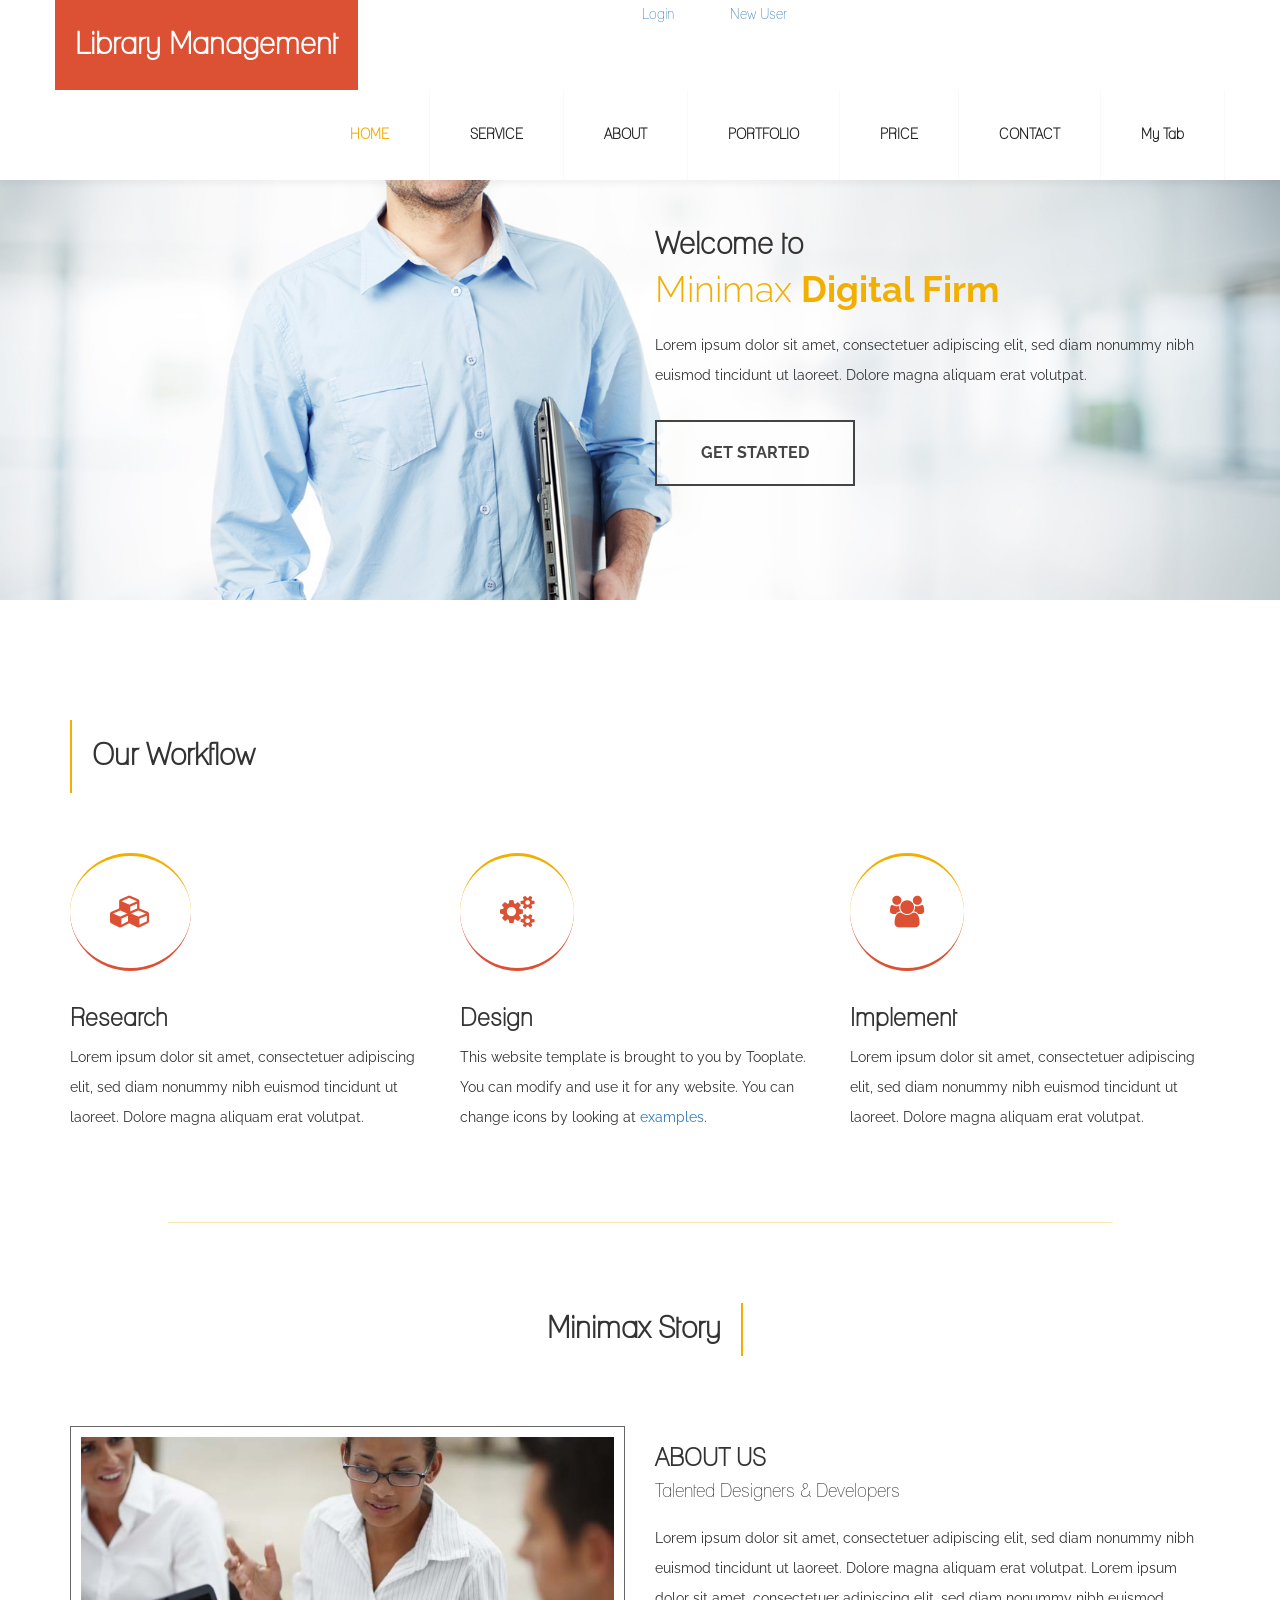
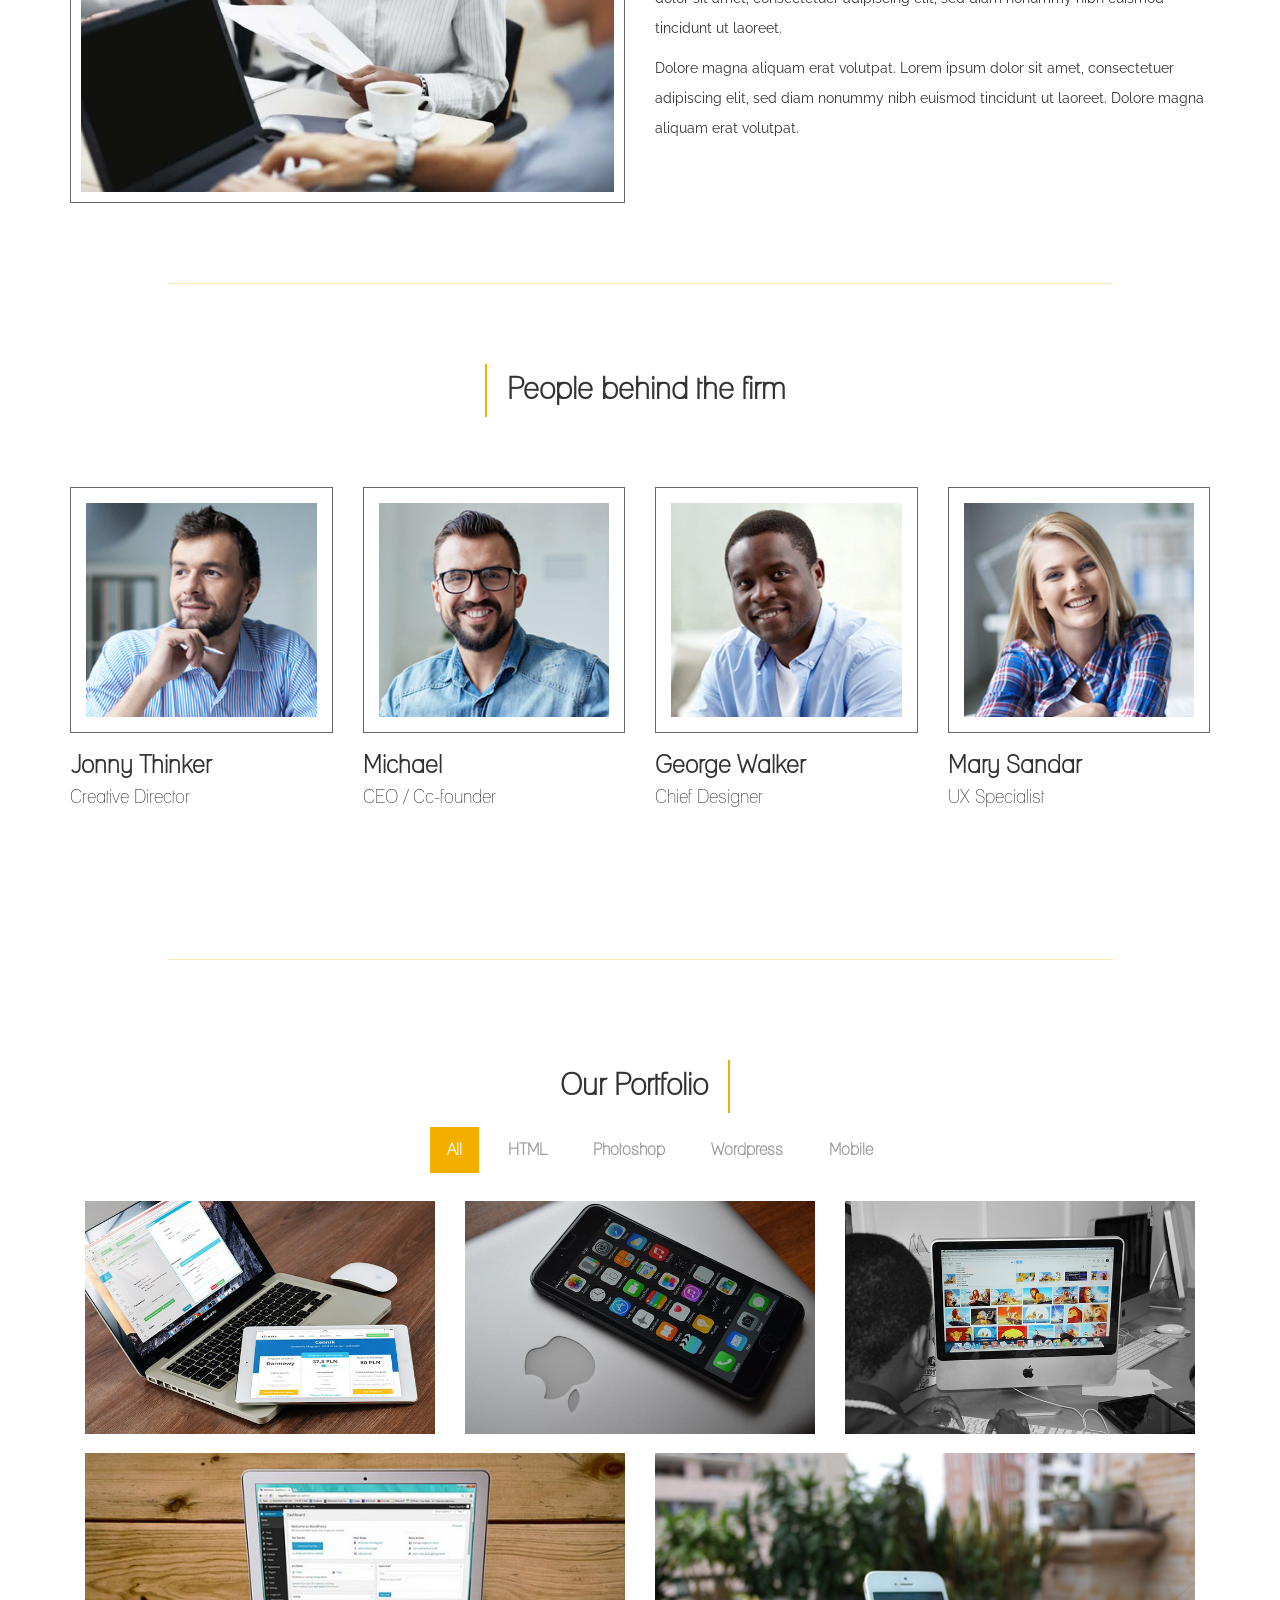
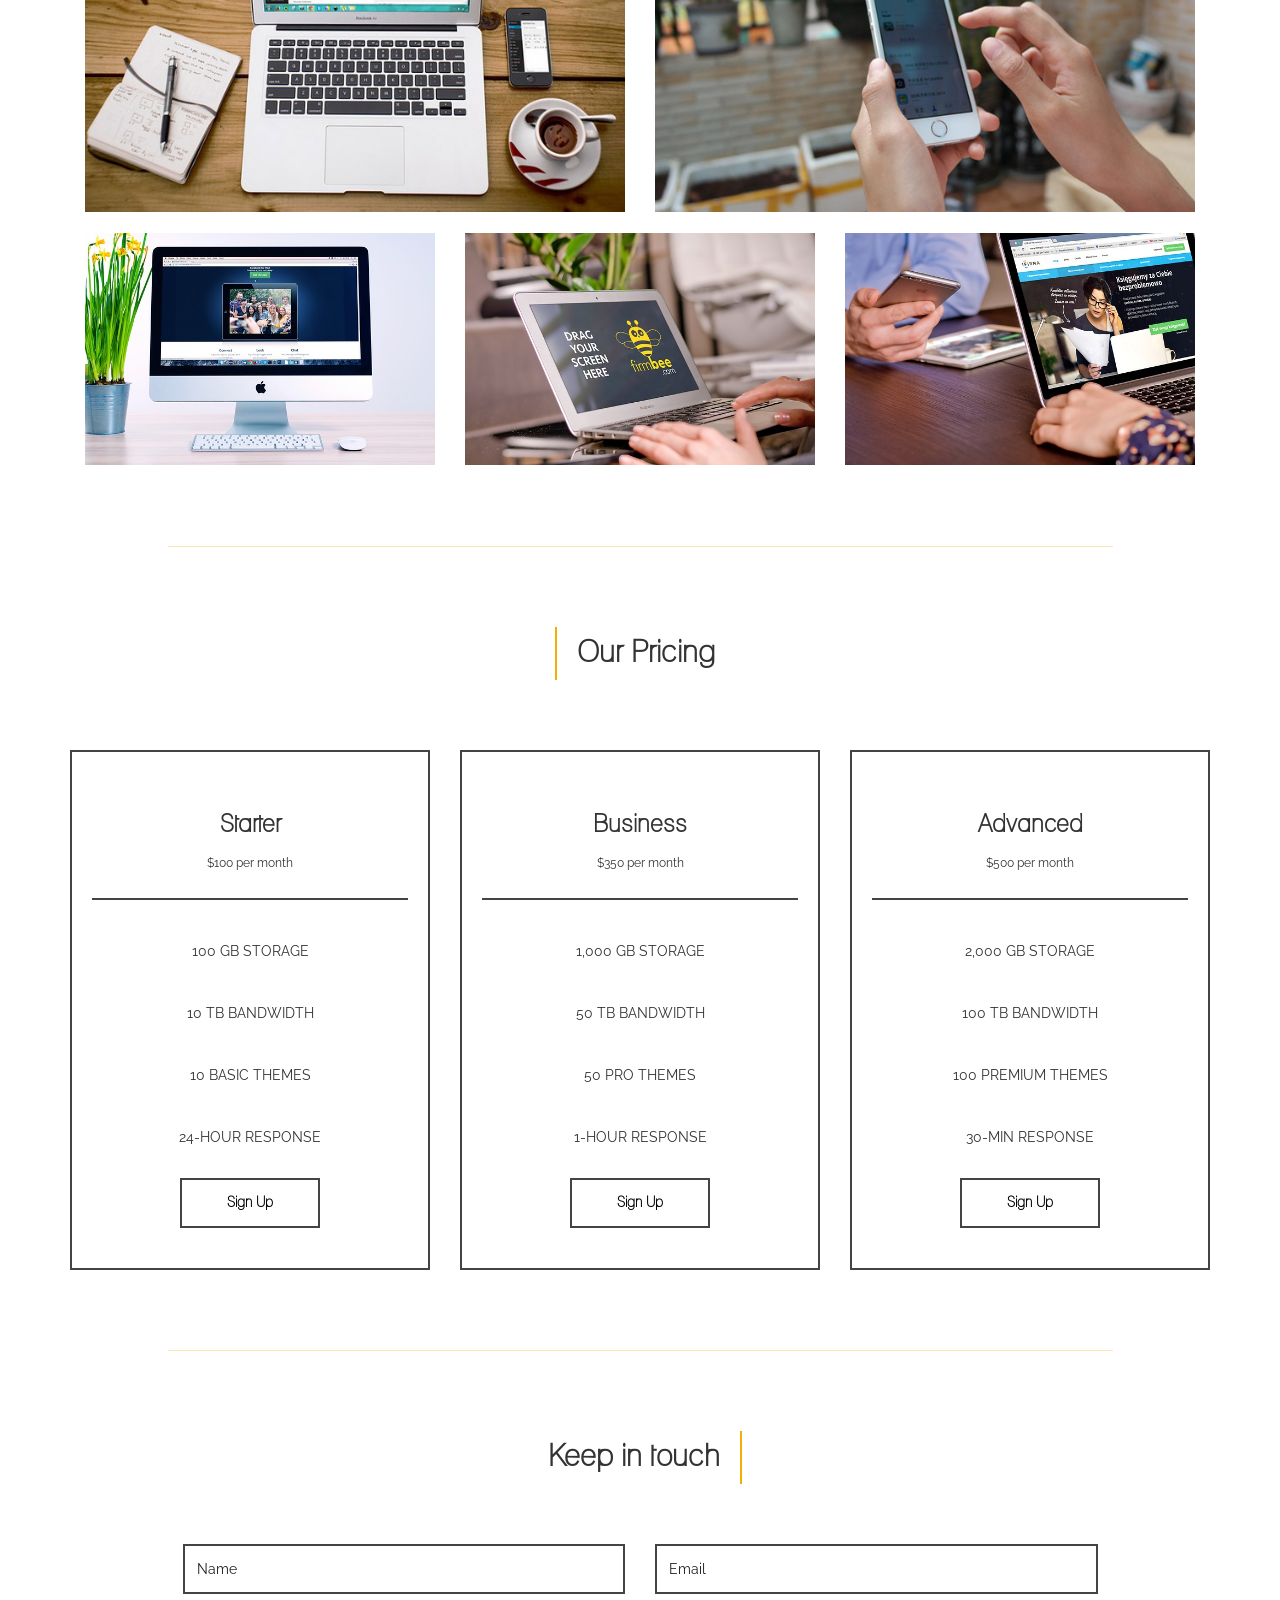
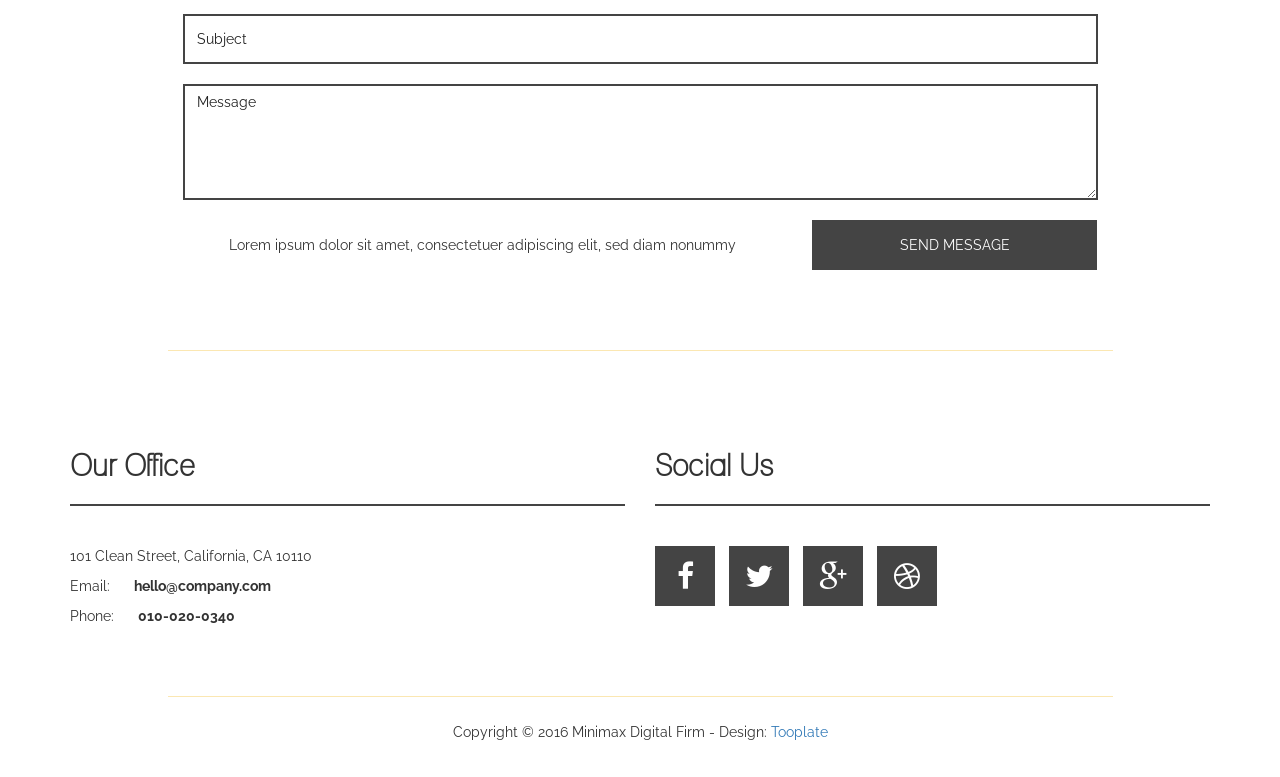
==== swapasya/src/main/webapp/index2.html @ b86440b2 "all changes" ====
<!DOCTYPE html>
<html lang="en">
<head>

	<meta charset="utf-8">
	<meta http-equiv="X-UA-Compatible" content="IE=Edge">
	<meta name="viewport" content="width=device-width, initial-scale=1">
	<meta name="keywords" content="">
	<meta name="description" content="">

	<title>Minimax HTML5 Free Template</title>
<!--

Template 2080 Minimax

http://www.tooplate.com/view/2080-minimax

-->
	<!-- stylesheet css -->
	<link rel="stylesheet" href="css/bootstrap.min.css">
	<link rel="stylesheet" href="css/font-awesome.min.css">
	<link rel="stylesheet" href="css/nivo-lightbox.css">
	<link rel="stylesheet" href="css/nivo_themes/default/default.css">
	<link rel="stylesheet" href="css/style.css">
	<!-- google web font css -->
	<link href='http://fonts.googleapis.com/css?family=Raleway:400,300,600,700' rel='stylesheet' type='text/css'>

</head>
<body data-spy="scroll" data-target=".navbar-collapse">
	
<!-- navigation -->
<div class="navbar navbar-default navbar-fixed-top" role="navigation">
	<div class="container">
		<div class="navbar-header">
			<button class="navbar-toggle" data-toggle="collapse" data-target=".navbar-collapse">
				<span class="icon icon-bar"></span>
				<span class="icon icon-bar"></span>
				<span class="icon icon-bar"></span>
			</button>
			<a href="#home" class="navbar-brand smoothScroll">Library Management</a>&nbsp;&nbsp;&nbsp;&nbsp;&nbsp;&nbsp;&nbsp;&nbsp;&nbsp;&nbsp;&nbsp;&nbsp;&nbsp;&nbsp;&nbsp;&nbsp;&nbsp;&nbsp;&nbsp;&nbsp;
			&nbsp;&nbsp;&nbsp;&nbsp;&nbsp;&nbsp;&nbsp;&nbsp;&nbsp;&nbsp;&nbsp;&nbsp;&nbsp;&nbsp;&nbsp;&nbsp;&nbsp;&nbsp;&nbsp;&nbsp;<a href="Login.jsp">Login</a>&nbsp;&nbsp;&nbsp;&nbsp;&nbsp;&nbsp;&nbsp;&nbsp;<a href="Register.jsp">New User</a>
		</div>
		<div class="collapse navbar-collapse">
			<ul class="nav navbar-nav navbar-right">
				<li><a href="#home" class="smoothScroll">HOME</a></li>
				<li><a href="#service" class="smoothScroll">SERVICE</a></li>
				<li><a href="#about" class="smoothScroll">ABOUT</a></li>
				<li><a href="#portfolio" class="smoothScroll">PORTFOLIO</a></li>
				<li><a href="#pricing" class="smoothScroll">PRICE</a></li>
				<li><a href="#contact" class="smoothScroll">CONTACT</a></li>
<li><a href="#contact" class="smoothScroll">My Tab</a></li>
			</ul>
		</div>
	</div>
</div>		

<!-- home section -->
<div id="home">
	<div class="container">
		<div class="row">
			<div class="col-md-offset-6 col-md-6 col-sm-offset-6 col-sm-6">
				<h2>Welcome to</h2>
				<h1>Minimax <strong>Digital Firm</strong></h1>
				<p>Lorem ipsum dolor sit amet, consectetuer adipiscing elit, sed diam nonummy nibh euismod tincidunt ut laoreet. Dolore magna aliquam erat volutpat.</p>
				<a href="#service" class="btn btn-default smoothScroll">GET STARTED</a>
			</div>
		</div>
	</div>
</div>

<!-- service section -->
<div id="service">
	<div class="container">
		<div class="row">
			<div class="col-md-12 col-sm-12">
				<h2>Our Workflow</h2>
			</div>
			<div class="col-md-4 col-sm-4">
				<i class="fa fa-cubes"></i>
				<h3>Research</h3>
				<p>Lorem ipsum dolor sit amet, consectetuer adipiscing elit, sed diam nonummy nibh euismod tincidunt ut laoreet. Dolore magna aliquam erat volutpat.</p>
			</div>
			<div class="col-md-4 col-sm-4">
				<i class="fa fa-cogs"></i>
				<h3>Design</h3>
				<p>This website template is brought to you by Tooplate. You can modify and use it for any website. You can change icons by looking at <a rel="nofollow" href="http://fortawesome.github.io/Font-Awesome/examples/" target="_parent">examples</a>.</p>
			</div>
			<div class="col-md-4 col-sm-4">
				<i class="fa fa-group"></i>
				<h3>Implement</h3>
				<p>Lorem ipsum dolor sit amet, consectetuer adipiscing elit, sed diam nonummy nibh euismod tincidunt ut laoreet. Dolore magna aliquam erat volutpat.</p>
			</div>
		</div>
	</div>
</div>

<!-- divider section -->
<div class="container">
	<div class="row">
		<div class="col-md-1 col-sm-1"></div>
		<div class="col-md-10 col-sm-10">
			<hr>
		</div>
		<div class="col-md-1 col-sm-1"></div>
	</div>
</div>

<!-- about section -->
<div id="about">
	<div class="container">
		<div class="row">
			<div class="col-md-12 col-sm-12">
				<h2>Minimax Story</h2>
			</div>
			<div class="col-md-6 col-sm-6">
				<img src="images/about-img.jpg" class="img-responsive" alt="about img">
			</div>
			<div class="col-md-6 col-sm-6">
				<h3>ABOUT US</h3>
				<h4>Talented Designers &amp; Developers</h4>
				<p>Lorem ipsum dolor sit amet, consectetuer adipiscing elit, sed diam nonummy nibh euismod tincidunt ut laoreet. Dolore magna aliquam erat volutpat. Lorem ipsum dolor sit amet, consectetuer adipiscing elit, sed diam nonummy nibh euismod tincidunt ut laoreet.</p>
				<p>Dolore magna aliquam erat volutpat. Lorem ipsum dolor sit amet, consectetuer adipiscing elit, sed diam nonummy nibh euismod tincidunt ut laoreet. Dolore magna aliquam erat volutpat.</p>
			</div>
		</div>
	</div>
</div>

<!-- divider section -->
<div class="container">
	<div class="row">
		<div class="col-md-1 col-sm-1"></div>
		<div class="col-md-10 col-sm-10">
			<hr>
		</div>
		<div class="col-md-1 col-sm-1"></div>
	</div>
</div>

<!-- team section -->
<div id="team">
	<div class="container">
		<div class="row">
			<div class="col-md-12 col-sm-12">
				<h2>People behind the firm</h2>
			</div>
			<div class="col-md-3 col-sm-6">
				<img src="images/team1.jpg" class="img-responsive" alt="team img">
				<h3>Jonny Thinker</h3>
				<h4>Creative Director</h4>
			</div>
			<div class="col-md-3 col-sm-6">
				<img src="images/team2.jpg" class="img-responsive" alt="team img">
				<h3>Michael</h3>
				<h4>CEO / Cc-founder</h4>
			</div>
			<div class="col-md-3 col-sm-6">
				<img src="images/team3.jpg" class="img-responsive" alt="team img">
				<h3>George Walker</h3>
				<h4>Chief Designer</h4>
			</div>
			<div class="col-md-3 col-sm-6">
				<img src="images/team4.jpg" class="img-responsive" alt="team img">
				<h3>Mary Sandar</h3>
				<h4>UX Specialist</h4>
			</div>
		</div>
	</div>
</div>

<!-- divider section -->
<div class="container">
	<div class="row">
		<div class="col-md-1 col-sm-1"></div>
		<div class="col-md-10 col-sm-10">
			<hr>
		</div>
		<div class="col-md-1 col-sm-1"></div>
	</div>
</div>

<!-- portfolio section -->
<div id="portfolio">
	<div class="container">
		<div class="row">
			<div class="col-md-12 col-sm-12">
				<div class="title">
					<h2>Our Portfolio</h2>
				</div>
				<!-- ISO section -->
				<div class="iso-section">
					<ul class="filter-wrapper clearfix">
                   		 <li><a href="#" data-filter="*" class="selected opc-main-bg">All</a></li>
                   		 <li><a href="#" class="opc-main-bg" data-filter=".html">HTML</a></li>
                   		 <li><a href="#" class="opc-main-bg" data-filter=".photoshop">Photoshop</a></li>
                    	 <li><a href="#" class="opc-main-bg" data-filter=".wordpress">Wordpress</a></li>
                    	 <li><a href="#" class="opc-main-bg" data-filter=".mobile">Mobile</a></li>
               		</ul>
               		<div class="iso-box-section">
               			<div class="iso-box-wrapper col4-iso-box">

               				<div class="iso-box html photoshop wordpress mobile col-md-4 col-sm-6 col-xs-12">
               				 	<a href="images/portfolio-img1.jpg" data-lightbox-gallery="portfolio-gallery"><img src="images/portfolio-img1.jpg" alt="portfolio img"></a>
               				 </div>

               				 <div class="iso-box html wordpress mobile col-md-4 col-sm-6 col-xs-12">
               				 	<a href="images/portfolio-img2.jpg" data-lightbox-gallery="portfolio-gallery"><img src="images/portfolio-img2.jpg" alt="portfolio img"></a>
               				 </div>

               				 <div class="iso-box wordpress col-md-4 col-sm-6 col-xs-12">
               				 	<a href="images/portfolio-img3.jpg" data-lightbox-gallery="portfolio-gallery"><img src="images/portfolio-img3.jpg" alt="portfolio img"></a>
               				 </div>

               				 <div class="iso-box html mobile col-md-6 col-sm-6 col-xs-12">
               				 	<a href="images/portfolio-img4.jpg" data-lightbox-gallery="portfolio-gallery"><img src="images/portfolio-img4.jpg" alt="portfolio img"></a>
               				 </div>

               				 <div class="iso-box wordpress col-md-6 col-sm-6 col-xs-12">
               				 	<a href="images/portfolio-img5.jpg" data-lightbox-gallery="portfolio-gallery"><img src="images/portfolio-img5.jpg" alt="portfolio img"></a>
               				 </div>

               				 <div class="iso-box html photoshop col-md-4 col-sm-6 col-xs-12">
               				 	<a href="images/portfolio-img6.jpg" data-lightbox-gallery="portfolio-gallery"><img src="images/portfolio-img6.jpg" alt="portfolio img"></a>
               				 </div>

               				 <div class="iso-box photoshop col-md-4 col-sm-6 col-xs-12">
               				 	<a href="images/portfolio-img7.jpg" data-lightbox-gallery="portfolio-gallery"><img src="images/portfolio-img7.jpg" alt="portfolio img"></a>
               				 </div>

               				 <div class="iso-box wordpress col-md-4 col-sm-6 col-xs-12">
               				 	<a href="images/portfolio-img8.jpg" data-lightbox-gallery="portfolio-gallery"><img src="images/portfolio-img8.jpg" alt="portfolio img"></a>
               				 </div>

               			</div>
               		</div>

				</div>
			</div>
		</div>
	</div>
</div>		

<!-- divider section -->
<div class="container">
	<div class="row">
		<div class="col-md-1 col-sm-1"></div>
		<div class="col-md-10 col-sm-10">
			<hr>
		</div>
		<div class="col-md-1 col-sm-1"></div>
	</div>
</div>

<!-- pricing section -->
<div id="pricing">
	<div class="container">
		<div class="row">
			<div class="col-md-12 col-sm-12">
				<h2>Our Pricing</h2>
			</div>
			<div class="col-md-4 col-sm-6 col-xs-10">
				<div class="plan">
					<div class="plan-title">
						<h3>Starter</h3>
						<small>$100 per month</small>
					</div>
					<ul>
						<li>100 GB STORAGE</li>
						<li>10 TB BANDWIDTH</li>
						<li>10 BASIC THEMES</li>
						<li>24-HOUR RESPONSE</li>
					</ul>
					<button class="btn btn-warning">Sign Up</button>
				</div>
			</div>
			<div class="col-md-4 col-sm-6 col-xs-10">
				<div class="plan">
					<div class="plan-title">
						<h3>Business</h3>
						<small>$350 per month</small>
					</div>
					<ul>
						<li>1,000 GB STORAGE</li>
						<li>50 TB BANDWIDTH</li>
						<li>50 PRO THEMES</li>
						<li>1-HOUR RESPONSE</li>
					</ul>
					<button class="btn btn-warning">Sign Up</button>
				</div>
			</div>
			<div class="col-md-4 col-sm-6 col-xs-10">
				<div class="plan">
					<div class="plan-title">
						<h3>Advanced</h3>
						<small>$500 per month</small>
					</div>
					<ul>
						<li>2,000 GB STORAGE</li>
						<li>100 TB BANDWIDTH</li>
						<li>100 PREMIUM THEMES</li>
						<li>30-MIN RESPONSE</li>
					</ul>
					<button class="btn btn-warning">Sign Up</button>
				</div>
			</div>
		</div>
	</div>
</div>

<!-- divider section -->
<div class="container">
	<div class="row">
		<div class="col-md-1 col-sm-1"></div>
		<div class="col-md-10 col-sm-10">
			<hr>
		</div>
		<div class="col-md-1 col-sm-1"></div>
	</div>
</div>

<!-- contact section -->
<div id="contact">
	<div class="container">
		<div class="row">
			<div class="col-md-12 col-sm-12">
				<h2>Keep in touch</h2>
			</div>
			<form action="#" method="post" role="form">
				<div class="col-md-1 col-sm-1"></div>
				<div class="col-md-10 col-sm-10">
					<div class="col-md-6 col-sm-6">
						<input name="name" type="text" class="form-control" id="name" placeholder="Name">
				  	</div>
					<div class="col-md-6 col-sm-6">
						<input name="email" type="email" class="form-control" id="email" placeholder="Email">
				  	</div>
                    <div class="col-md-12 col-sm-12">
						<input name="subject" type="text" class="form-control" id="subject" placeholder="Subject">
	    	  	  	</div>
					<div class="col-md-12 col-sm-12">
						<textarea name="message" rows="5" class="form-control" id="message" placeholder="Message"></textarea>
					</div>
					<div class="col-md-8 col-sm-8">
						<p>Lorem ipsum dolor sit amet, consectetuer adipiscing elit, sed diam nonummy</p>
					</div>
					<div class="col-md-4 col-sm-4">
						<input name="submit" type="submit" class="form-control" id="submit" value="SEND MESSAGE">
					</div>
				</div>
				<div class="col-md-1 col-sm-1"></div>
			</form>
		</div>
	</div>
</div>

<!-- divider section -->
<div class="container">
	<div class="row">
		<div class="col-md-1 col-sm-1"></div>
		<div class="col-md-10 col-sm-10">
			<hr>
		</div>
		<div class="col-md-1 col-sm-1"></div>
	</div>
</div>

<!-- footer section -->
<footer>
	<div class="container">
		<div class="row">
			<div class="col-md-6 col-sm-6">
				<h2>Our Office</h2>
				<p>101 Clean Street, California, CA 10110</p>
				<p>Email: <span>hello@company.com</span></p>
				<p>Phone: <span>010-020-0340</span></p>
			</div>
			<div class="col-md-6 col-sm-6">
				<h2>Social Us</h2>
				<ul class="social-icons">
					<li><a href="#" class="fa fa-facebook"></a></li>
					<li><a href="#" class="fa fa-twitter"></a></li>
                    <li><a href="#" class="fa fa-google-plus"></a></li>
					<li><a href="#" class="fa fa-dribbble"></a></li>
				</ul>
			</div>
		</div>
	</div>
</footer>

<!-- divider section -->
<div class="container">
	<div class="row">
		<div class="col-md-1 col-sm-1"></div>
		<div class="col-md-10 col-sm-10">
			<hr>
		</div>
		<div class="col-md-1 col-sm-1"></div>
	</div>
</div>

<!-- copyright section -->
<div class="copyright">
	<div class="container">
		<div class="row">
			<div class="col-md-12 col-sm-12">
				<p>Copyright &copy; 2016 Minimax Digital Firm 
                
                - Design: <a rel="nofollow" href="http://www.tooplate.com" target="_parent">Tooplate</a></p>
			</div>
		</div>
	</div>
</div>

<!-- scrolltop section -->
<a href="#top" class="go-top"><i class="fa fa-angle-up"></i></a>


<!-- javascript js -->	
<script src="js/jquery.js"></script>
<script src="js/bootstrap.min.js"></script>	
<script src="js/nivo-lightbox.min.js"></script>
<script src="js/smoothscroll.js"></script>
<script src="js/jquery.nav.js"></script>
<script src="js/isotope.js"></script>
<script src="js/imagesloaded.min.js"></script>
<script src="js/custom.js"></script>

</body>
</html>
---- swapasya/src/main/webapp/css/nivo_themes/default/default.css ----
/*
 * Nivo Lightbox Default Theme v1.0
 * http://dev7studios.com/nivo-lightbox
 *
 * Copyright 2013, Dev7studios
 * Free to use and abuse under the MIT license.
 * http://www.opensource.org/licenses/mit-license.php
 */
 
.nivo-lightbox-theme-default.nivo-lightbox-overlay { 
	background: #666;
	background: rgba(0,0,0,0.6); 
}
.nivo-lightbox-theme-default .nivo-lightbox-content.nivo-lightbox-loading { background: url(loading.gif) no-repeat 50% 50%; }

.nivo-lightbox-theme-default .nivo-lightbox-nav {
	top: 10%;
	width: 8%;
	height: 80%;
	text-indent: -9999px;
	background-repeat: no-repeat;
	background-position: 50% 50%;
	opacity: 0.5;
}
.nivo-lightbox-theme-default .nivo-lightbox-nav:hover { 
	opacity: 1; 
	background-color: rgba(0,0,0,0.5);
}
.nivo-lightbox-theme-default .nivo-lightbox-prev { 
	background-image: url(prev.png); 
	border-radius: 0 3px 3px 0;
}
.nivo-lightbox-theme-default .nivo-lightbox-next { 
	background-image: url(next.png); 
	border-radius: 3px 0 0 3px;
}

.nivo-lightbox-theme-default .nivo-lightbox-close {
	display: block;
	background: url(close.png) no-repeat;
	width: 48px;
	height: 48px;
	text-indent: -9999px;
	padding: 5px;
	opacity: 0.5;
}
.nivo-lightbox-theme-default .nivo-lightbox-close:hover { opacity: 1; }

.nivo-lightbox-theme-default .nivo-lightbox-title-wrap { bottom: -7%; }
.nivo-lightbox-theme-default .nivo-lightbox-title {
	font: 14px/20px 'Helvetica Neue', Helvetica, Arial, sans-serif;
	font-style: normal;
	font-weight: normal;
	background: #000;
	color: #fff;
	padding: 7px 15px;
	border-radius: 30px;
}

.nivo-lightbox-theme-default .nivo-lightbox-image img {
	background: #fff;
	-webkit-box-shadow: 0px 1px 1px rgba(0,0,0,0.4);
	        box-shadow: 0px 1px 1px rgba(0,0,0,0.4);
}
.nivo-lightbox-theme-default .nivo-lightbox-ajax,
.nivo-lightbox-theme-default .nivo-lightbox-inline {
	background: #fff;
	padding: 40px;
	-webkit-box-shadow: 0px 1px 1px rgba(0,0,0,0.4);
	        box-shadow: 0px 1px 1px rgba(0,0,0,0.4);
}

@media (-webkit-min-device-pixel-ratio: 1.3),
       (-o-min-device-pixel-ratio: 2.6/2),
       (min--moz-device-pixel-ratio: 1.3),
       (min-device-pixel-ratio: 1.3),
       (min-resolution: 1.3dppx) {

	.nivo-lightbox-theme-default .nivo-lightbox-content.nivo-lightbox-loading { 
		background-image: url(loading@2x.gif); 
		-webkit-background-size: 32px 32px; 
		        background-size: 32px 32px;
	}
	.nivo-lightbox-theme-default .nivo-lightbox-prev { 
		background-image: url(prev@2x.png); 
		-webkit-background-size: 48px 48px; 
		        background-size: 48px 48px;
	}
	.nivo-lightbox-theme-default .nivo-lightbox-next { 
		background-image: url(next@2x.png); 
		-webkit-background-size: 48px 48px; 
		        background-size: 48px 48px;
	}
	.nivo-lightbox-theme-default .nivo-lightbox-close { 
		background-image: url(close@2x.png); 
		-webkit-background-size: 16px 16px; 
		        background-size: 16px 16px;
	}
	
}
---- swapasya/src/main/webapp/css/style.css ----
/*

Template 2080 Minimax

http://www.tooplate.com/view/2080-minimax

*/

body
	{
		background: #fff;
		font-family: 'lane_-_narrowregular', sans-serif;
    line-height: 30px;
	}

@font-face {
    font-family: 'lane_-_narrowregular';
    src: url('../fonts/LANENAR_-webfont.eot');
    src: url('../fonts/LANENAR_-webfont.eot?#iefix') format('embedded-opentype'),
         url('../fonts/LANENAR_-webfont.woff') format('woff'),
         url('../fonts/LANENAR_-webfont.ttf') format('truetype'),
         url('../fonts/LANENAR_-webfont.svg#lane_-_narrowregular') format('svg');
    font-weight: normal;
    font-style: normal;

}

h1, p {
  font-family: 'Raleway', sans-serif;
  font-weight: 400;
}

h2,h3 {
  font-weight: bold;
}

hr {
  border-color: #f2af00;
  margin: 0;
  opacity: 0.3;
}

img {
  max-width: 100%;
  height: auto;
  transition: all 0.3s ease-in;
}
img:hover {
  cursor: pointer;
  opacity: 0.5;
}

/* navigation */
.navbar-default {
    background: #fff;
    border: none;
    box-shadow: 0px 2px 8px 0px rgba(50, 50, 50, 0.08);
    margin: 0 !important;
  }
.navbar-default .navbar-brand {
    background: #dc5034;
    color: #fff;
    font-weight: bold;
    font-size: 30px;
    line-height: 50px;
    height: 90px;
    margin: 0;
    padding: 20px 20px 40px 20px;
	transition: all 0.4s ease-in-out;
    -webkit-transition: all 0.4s ease-in-out;
    -moz-transition: all 0.4s ease-in-out;
    -ms-transition: all 0.4s ease-in-out;
   }
.navbar-brand:hover, .navbar-brand:clicked {
  background: dc5034;
}
.navbar-default .navbar-nav li a {
    border-right: 1px solid #f9f9f9;
    color: #202020;
     font-weight: bold;
    padding-right: 40px;
    padding-left: 40px;
    line-height: 60px;
	
	transition: all 0.4s ease-in-out;
    -webkit-transition: all 0.4s ease-in-out;
    -moz-transition: all 0.4s ease-in-out;
    -ms-transition: all 0.4s ease-in-out;
  }
.navbar-default .navbar-nav > li > a:clicked,
.navbar-default .navbar-nav > li > a:hover,
.navbar-default .navbar-nav > li > a:focus {
  color: #f2af00;
}
.navbar-default .navbar-nav > .active > a,
.navbar-default .navbar-nav > .active > a:hover,
.navbar-default .navbar-nav > .active > a:focus {
  color: #f2af00;
  background-color: transparent;
}
.navbar-default .navbar-toggle {
    border: none;
    padding-top: 30px;
}
.navbar-default .navbar-toggle .icon-bar {
    background: #dc5034;
    border-color: transparent;
}
.navbar-default .navbar-toggle:hover,
.navbar-default .navbar-toggle:focus { 
  background-color: transparent 
}

/* home section */
#home {
  background: url('../images/home-bg.jpg')no-repeat;
  background-size: cover;
  background-position: center;
  min-height: 600px;
  padding-top: 220px;
  padding-bottom: 100px;
}
#home h1 {
  color: #f2af00;
  font-weight: 300;
  padding-bottom: 10px;
}
#home h2 {
  line-height: 10px;
}
#home .btn {
  background: rgba(255, 255, 255, 0.6);
  border: 2px solid #444;
  border-radius: 0px;
  color: #444;
  font-family: 'Raleway', sans-serif;
  font-weight: bold;
  font-size: 16px;
  padding-top: 14px;
  width: 200px;
  padding: 20px;
  margin-top: 20px;
   transition: all 0.4s ease-in-out;
    -webkit-transition: all 0.4s ease-in-out;
    -moz-transition: all 0.4s ease-in-out;
    -ms-transition: all 0.4s ease-in-out;
}
#home .btn:hover {
  background: #dc5034;
  border-color: transparent;
  color: #fff;
}

/* service section */
#service {
  padding-top: 100px;
  padding-bottom: 80px;
}
#service h2 {
  border-left: 2px solid #f2af00;
  display: inline-block;
  padding: 20px;
}
#service .fa {
  border-top: 3px solid #f2af00;
  border-bottom: 3px solid #dc5034;
  border-radius: 50%;
  font-size: 32px;
  color: #dc5034;
  text-align: center;
  vertical-align: middle;
  margin-top: 50px;
  margin-bottom: 15px;
  padding: 40px;
}

/* about section */
#about {
  padding-top: 60px;
  padding-bottom: 80px;
}
#about h2 {
  border-right: 2px solid #f2af00;
  display: inline-block;
  padding: 10px 20px 10px 10px;
}
#about .col-md-12 {
  text-align: center;
  padding-bottom: 60px;
}
#about img {
  border: 1px solid #666;
  padding: 10px;
}
#about h4 {
  padding-bottom: 10px;
}

/* team section */
#team {
  padding-top: 60px;
  padding-bottom: 100px;
}
#team h2 {
  border-left: 2px solid #f2af00;
  display: inline-block;
  padding: 10px 10px 10px 20px;
}
#team h4 {
	padding-bottom: 40px;
}
#team .col-md-12 {
  text-align: center;
  padding-bottom: 60px;
}
#team img {
  border: 1px solid #666;
  padding: 15px;
}

/* portfolio section */
#portfolio {
  text-align: center;
  padding-top: 80px;
  padding-bottom: 60px;
  }
#portfolio h2 {
  border-right: 2px solid #f2af00;
  display: inline-block;
  padding: 10px 20px 10px 10px;
}
/* FILTER CSS */
.filter-wrapper {
    width: 100%;
    margin: 0 0 24px 0;
    overflow: hidden;
    text-align: center;
}
.filter-wrapper li {
    display: inline-block;
    margin: 4px;
}
.filter-wrapper li a {
    color: #999999;
    font-size: 16px;
    font-family: 'lane_-_narrowregular', sans-serif;
    font-weight: bold;
    padding: 8px 17px;
    display: block;
    text-decoration: none;
    transition: all 0.4s ease-in-out;
    -webkit-transition: all 0.4s ease-in-out;
    -moz-transition: all 0.4s ease-in-out;
    -ms-transition: all 0.4s ease-in-out;
}
.filter-wrapper li a.selected,
.filter-wrapper li a:focus,
.filter-wrapper li a:hover {
    background: #f2af00;
    border-color: transparent;
    color: #ffffff;
  }

/* ISOTOPE BOX CSS */
.iso-box-section {
    width: 100%;
}
.iso-box-wrapper {
    width: 100%;
    padding: 0;
    clear: both;
    position: relative;
}
.iso-box {
    position: relative;
    min-height: 50px;
    float: left;
    overflow: hidden;
    margin-bottom: 20px;
}
.iso-box > a {
    display: block;
    width: 100%;
    height: 100%;
    overflow: hidden;
}
.iso-box > a {
    display: block;
    width: 100%;
    height: 100%;
    overflow: hidden;
}
.fluid-img {
  width: 100%;
  display: block;
}

/* pricing section */
#pricing {
  padding-top: 60px;
  padding-bottom: 80px;
  text-align: center;
}
#pricing h2 {
  border-left: 2px solid #f2af00;
  display: inline-block;
  padding: 10px 10px 10px 20px;
}
#pricing .plan {
  border: 2px solid #444;
  padding: 20px 20px 40px 20px;
  margin-top: 60px;
}
#pricing .plan .plan-title {
  border-bottom: 2px solid #444;
  padding: 20px 10px 20px 10px;
  margin-bottom: 20px;
}
#pricing .plan small,
#pricing .plan ul li {
  font-family: 'Raleway', sans-serif;
}
#pricing .plan ul {
  padding: 0;
}
#pricing .plan ul li {
  display: block;
  padding: 16px 0px 16px 0px;
}
#pricing .plan .btn {
  background: transparent;
  border: 2px solid #444;
  border-radius: 0px;
  color: #000;
  font-weight: bold;
  width: 140px;
  height: 50px;
  transition: all 0.4s ease-in-out;
    -webkit-transition: all 0.4s ease-in-out;
    -moz-transition: all 0.4s ease-in-out;
    -ms-transition: all 0.4s ease-in-out;
}
#pricing .plan .btn:hover {
  background: #f2af00;
  border-color: transparent;
}

/* contact section */
#contact {
  padding-top: 60px;
  padding-bottom: 60px;
  text-align: center;
}
#contact h2 {
  border-right: 2px solid #f2af00;
  display: inline-block;
  padding: 10px 20px 10px 10px;
  margin-bottom: 60px;
}
#contact .form-control {
  border: 2px solid #444;
  border-radius: 0px;
  box-shadow: none;
  font-family: 'Raleway', sans-serif;
  margin-bottom: 20px;
}
#contact .form-control:focus {
  opacity: 0.8;
  position: relative;
  bottom: 10px;
}
#contact input {
  height: 50px;
}
#contact input[type="submit"] {
  background: #444;
  color: #ffffff;
  transition: all 0.4s ease-in-out;
    -webkit-transition: all 0.4s ease-in-out;
    -moz-transition: all 0.4s ease-in-out;
    -ms-transition: all 0.4s ease-in-out;
}
#contact input[type="submit"]:hover {
  background: #f2af00;
  border-color: transparent;
}
#contact p {
  padding-top: 10px;
}
.form-control::-moz-placeholder {
  color: #202020;
  opacity: 1;
}
.form-control:-ms-input-placeholder {
  color: #202020;
}
.form-control::-webkit-input-placeholder {
  color: #202020;
}

/* footer section */
footer {
  padding-top: 60px;
  padding-bottom: 60px;
}
footer h2 {
  border-bottom: 2px solid #444;
  padding-top: 20px;
  padding-bottom: 20px;
  margin-bottom: 40px;
}
footer p {
  line-height: 20px;
}
footer span {
  font-weight: bold;
  padding-left: 20px;
}
.social-icons {
  padding: 0;
  margin: 0;
}
.social-icons li {
  display: inline-block;
  list-style: none;
}
.social-icons li a {
  background: #444;
  color: #ffffff;
  text-decoration: none;
  font-size: 30px;
  width: 60px;
  height: 60px;
  line-height: 60px;
  text-align: center;
  vertical-align: middle;
  margin-right: 10px;
  transition: all 0.4s ease-in-out;
    -webkit-transition: all 0.4s ease-in-out;
    -moz-transition: all 0.4s ease-in-out;
    -ms-transition: all 0.4s ease-in-out;
}
.social-icons li a:hover {
  background: #f2af00;
}

/* copyright section */
.copyright {
  padding-top: 20px;
  padding-bottom: 20px;
  text-align: center;
}

/* scrolltop section */
.go-top 
  {
    background-color: #f2af00;
    font-size: 26px;
    bottom: 2em;
    right: 2em;
    color: #FFF;
    display: none;
    position: fixed;
    text-decoration: none;
    width: 60px;
    height: 60px;
    line-height: 58px;
    text-align: center;
	transition: all 0.4s ease-in-out;
    -webkit-transition: all 0.4s ease-in-out;
    -moz-transition: all 0.4s ease-in-out;
    -ms-transition: all 0.4s ease-in-out;
  }
.go-top:hover
  {
    background-color: #444;
	color: #fff;
  }

/* media 960 */
@media only screen and ( max-width: 980px ) {
  .navbar-default .navbar-nav li a {
    padding-right: 20px;
    padding-left: 40px;
    line-height: 30px;
  }
}

/* media 360 */
@media only screen and ( max-width: 360px ) {
  #team h4 {
    padding-bottom: 30px;
  }
}
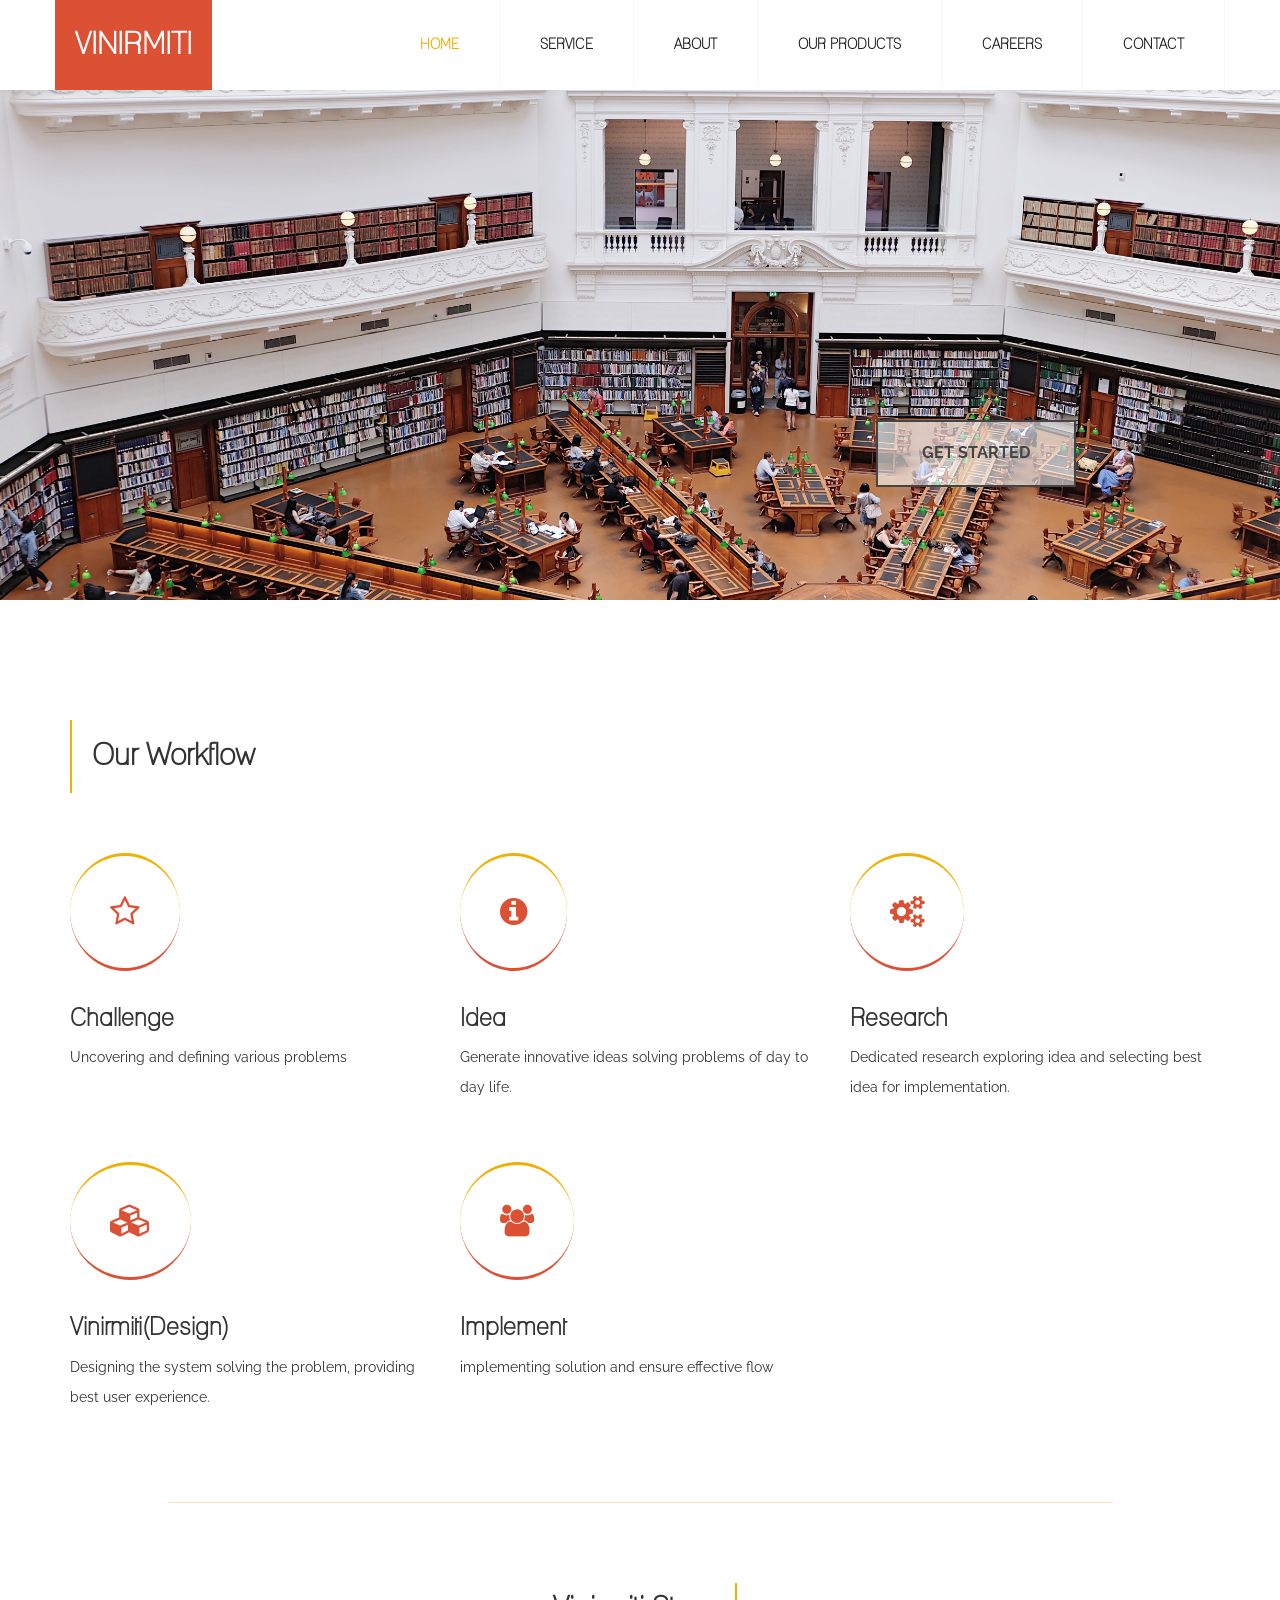
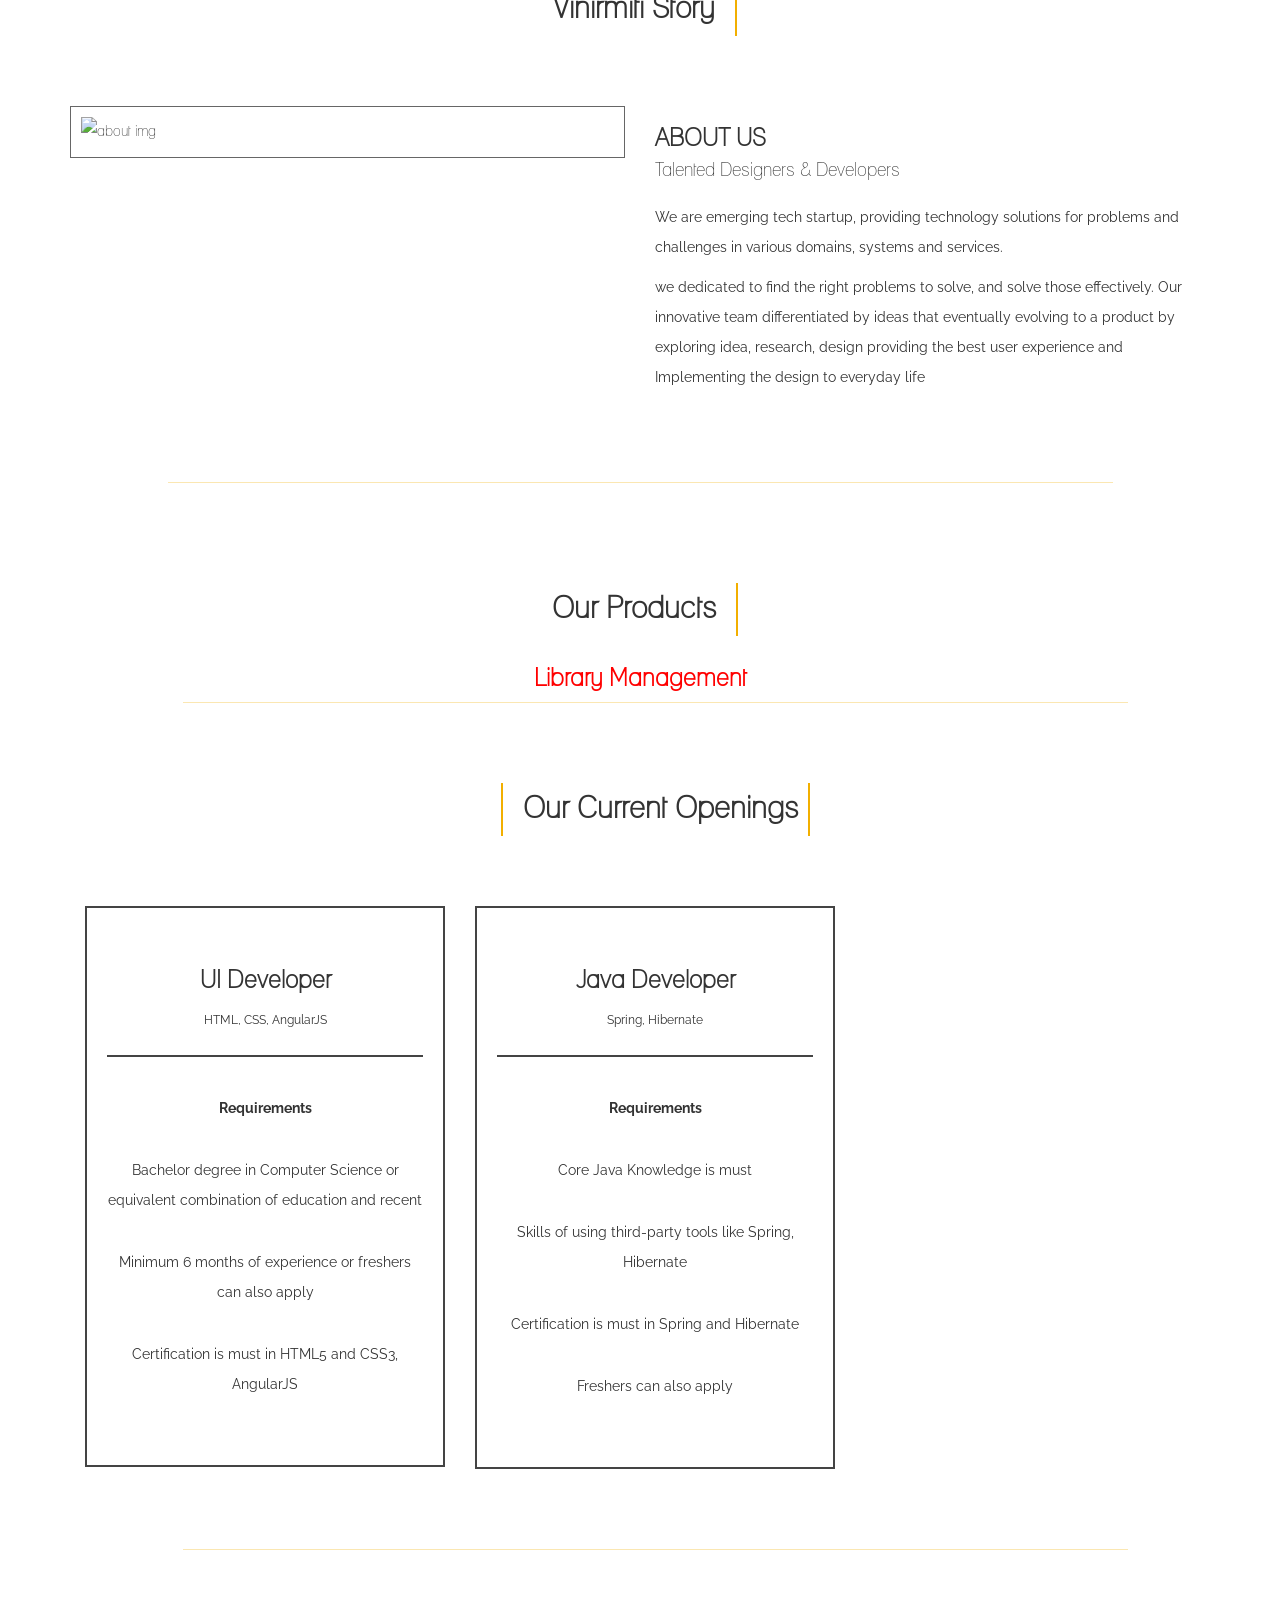
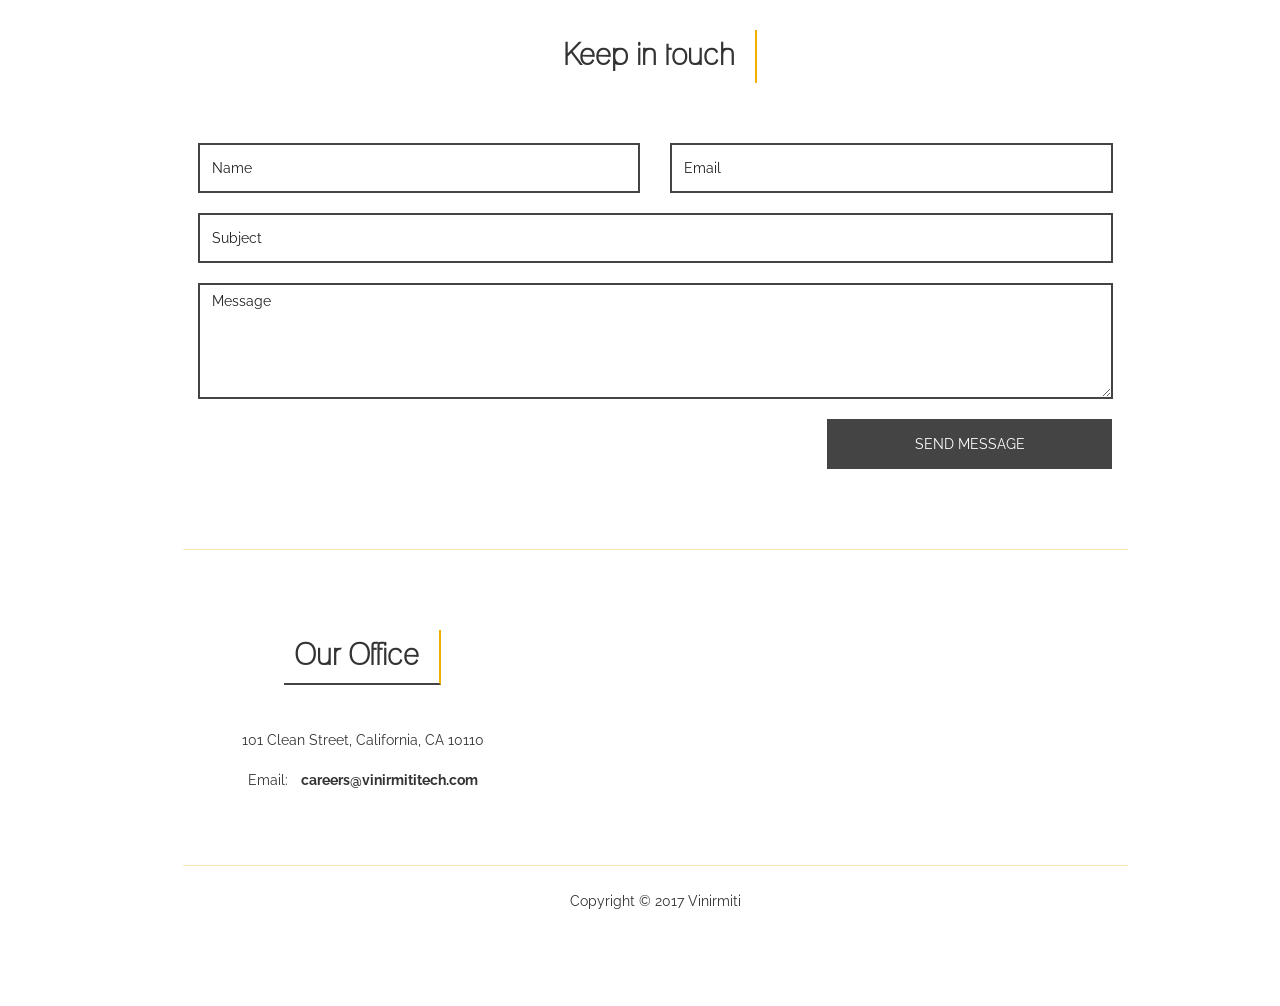
==== commit e690ab36: "Recreated index2.html" ====
--- a/swapasya/src/main/webapp/index2.html
+++ b/swapasya/src/main/webapp/index2.html
@@ -8,20 +8,15 @@
 	<meta name="keywords" content="">
 	<meta name="description" content="">
 
-	<title>Minimax HTML5 Free Template</title>
-<!--
-
-Template 2080 Minimax
-
-http://www.tooplate.com/view/2080-minimax
-
--->
+	<title>Vinirmiti Tech</title>
+
 	<!-- stylesheet css -->
 	<link rel="stylesheet" href="css/bootstrap.min.css">
 	<link rel="stylesheet" href="css/font-awesome.min.css">
 	<link rel="stylesheet" href="css/nivo-lightbox.css">
 	<link rel="stylesheet" href="css/nivo_themes/default/default.css">
 	<link rel="stylesheet" href="css/style.css">
+	<link rel="stylesheet" type="text/css" href="style1.css"/>
 	<!-- google web font css -->
 	<link href='http://fonts.googleapis.com/css?family=Raleway:400,300,600,700' rel='stylesheet' type='text/css'>
 
@@ -37,37 +32,41 @@
 				<span class="icon icon-bar"></span>
 				<span class="icon icon-bar"></span>
 			</button>
-			<a href="#home" class="navbar-brand smoothScroll">Library Management</a>&nbsp;&nbsp;&nbsp;&nbsp;&nbsp;&nbsp;&nbsp;&nbsp;&nbsp;&nbsp;&nbsp;&nbsp;&nbsp;&nbsp;&nbsp;&nbsp;&nbsp;&nbsp;&nbsp;&nbsp;
-			&nbsp;&nbsp;&nbsp;&nbsp;&nbsp;&nbsp;&nbsp;&nbsp;&nbsp;&nbsp;&nbsp;&nbsp;&nbsp;&nbsp;&nbsp;&nbsp;&nbsp;&nbsp;&nbsp;&nbsp;<a href="Login.jsp">Login</a>&nbsp;&nbsp;&nbsp;&nbsp;&nbsp;&nbsp;&nbsp;&nbsp;<a href="Register.jsp">New User</a>
+			<a href="#home" class="navbar-brand smoothScroll">VINIRMITI</a>
 		</div>
 		<div class="collapse navbar-collapse">
 			<ul class="nav navbar-nav navbar-right">
 				<li><a href="#home" class="smoothScroll">HOME</a></li>
 				<li><a href="#service" class="smoothScroll">SERVICE</a></li>
 				<li><a href="#about" class="smoothScroll">ABOUT</a></li>
-				<li><a href="#portfolio" class="smoothScroll">PORTFOLIO</a></li>
-				<li><a href="#pricing" class="smoothScroll">PRICE</a></li>
+				<li><a href="#portfolio" class="smoothScroll">OUR PRODUCTS</a></li>
+				<li><a href="#career" class="smoothScroll">CAREERS</a></li>
 				<li><a href="#contact" class="smoothScroll">CONTACT</a></li>
-<li><a href="#contact" class="smoothScroll">My Tab</a></li>
+				
 			</ul>
 		</div>
 	</div>
 </div>		
 
 <!-- home section -->
+<!-- <marquee direction="left"> -->
 <div id="home">
 	<div class="container">
 		<div class="row">
-			<div class="col-md-offset-6 col-md-6 col-sm-offset-6 col-sm-6">
-				<h2>Welcome to</h2>
-				<h1>Minimax <strong>Digital Firm</strong></h1>
-				<p>Lorem ipsum dolor sit amet, consectetuer adipiscing elit, sed diam nonummy nibh euismod tincidunt ut laoreet. Dolore magna aliquam erat volutpat.</p>
+			<div class="col-md-offset-6 col-md-6 col-sm-offset-6 col-sm-6"> -->
+
+
+			<!-- 	<h2>Welcome to</h2>
+				<h1>Vinirmiti <strong>One Solution for many problems</strong></h1>
+				<p>we are building such system </p> -->
+					
 				<a href="#service" class="btn btn-default smoothScroll">GET STARTED</a>
-			</div>
-		</div>
-	</div>
-</div>
-
+			
+			</div>
+		</div>
+	</div>
+</div> 
+<!--  </marquee>-->
 <!-- service section -->
 <div id="service">
 	<div class="container">
@@ -75,24 +74,36 @@
 			<div class="col-md-12 col-sm-12">
 				<h2>Our Workflow</h2>
 			</div>
-			<div class="col-md-4 col-sm-4">
+			<div class="col-md-4 col-md-4 col-sm-4 col-sm-4">
+				<i class="fa fa-star-o"></i>
+				<h3>Challenge</h3>
+				<p>Uncovering and defining various problems</p>
+			</div>
+			<div class="col-md-4 col-md-4 col-sm-4 col-sm-4">
+				<i class="fa fa-info-circle"></i>
+				<h3>Idea</h3>
+				<p>Generate innovative ideas solving problems of day to day life.</p>
+			</div>
+			<div class="col-md-4 col-md-4 col-sm-4 col-sm-4">
+				<i class="fa fa-cogs"></i>
+				<h3>Research</h3>
+				<p>Dedicated research exploring idea and selecting best idea for implementation.</p>
+			</div>
+			<div class="col-md-4 col-md-4 col-sm-4 col-sm-4">
 				<i class="fa fa-cubes"></i>
-				<h3>Research</h3>
-				<p>Lorem ipsum dolor sit amet, consectetuer adipiscing elit, sed diam nonummy nibh euismod tincidunt ut laoreet. Dolore magna aliquam erat volutpat.</p>
-			</div>
-			<div class="col-md-4 col-sm-4">
-				<i class="fa fa-cogs"></i>
-				<h3>Design</h3>
-				<p>This website template is brought to you by Tooplate. You can modify and use it for any website. You can change icons by looking at <a rel="nofollow" href="http://fortawesome.github.io/Font-Awesome/examples/" target="_parent">examples</a>.</p>
-			</div>
-			<div class="col-md-4 col-sm-4">
+				<h3>Vinirmiti(Design)</h3>
+				<p>Designing the system solving the problem, providing best user experience.</p>
+			</div>
+			<div class="col-md-4 col-md-4 col-sm-4 col-sm-4">
 				<i class="fa fa-group"></i>
 				<h3>Implement</h3>
-				<p>Lorem ipsum dolor sit amet, consectetuer adipiscing elit, sed diam nonummy nibh euismod tincidunt ut laoreet. Dolore magna aliquam erat volutpat.</p>
-			</div>
-		</div>
-	</div>
-</div>
+				<p>implementing solution and ensure effective flow</p>
+			</div>
+		</div>
+	</div>
+</div>
+
+
 
 <!-- divider section -->
 <div class="container">
@@ -110,83 +121,89 @@
 	<div class="container">
 		<div class="row">
 			<div class="col-md-12 col-sm-12">
-				<h2>Minimax Story</h2>
+				<h2>Vinirmiti Story</h2>
 			</div>
 			<div class="col-md-6 col-sm-6">
-				<img src="images/about-img.jpg" class="img-responsive" alt="about img">
+				<img src="images/about_us.jpg" class="img-responsive" alt="about img">
 			</div>
 			<div class="col-md-6 col-sm-6">
 				<h3>ABOUT US</h3>
 				<h4>Talented Designers &amp; Developers</h4>
-				<p>Lorem ipsum dolor sit amet, consectetuer adipiscing elit, sed diam nonummy nibh euismod tincidunt ut laoreet. Dolore magna aliquam erat volutpat. Lorem ipsum dolor sit amet, consectetuer adipiscing elit, sed diam nonummy nibh euismod tincidunt ut laoreet.</p>
-				<p>Dolore magna aliquam erat volutpat. Lorem ipsum dolor sit amet, consectetuer adipiscing elit, sed diam nonummy nibh euismod tincidunt ut laoreet. Dolore magna aliquam erat volutpat.</p>
-			</div>
-		</div>
-	</div>
-</div>
-
-<!-- divider section -->
-<div class="container">
-	<div class="row">
-		<div class="col-md-1 col-sm-1"></div>
-		<div class="col-md-10 col-sm-10">
-			<hr>
-		</div>
-		<div class="col-md-1 col-sm-1"></div>
-	</div>
-</div>
-
-<!-- team section -->
+				<p>We are emerging tech startup, providing technology solutions for problems and challenges in various domains, systems and services.
+				<p> we dedicated to find the right problems to solve, and solve those effectively. Our innovative team  differentiated by ideas that eventually evolving to a product by exploring idea, research, design providing the best user experience and Implementing the design to everyday life</p>
+				
+			</div>
+		</div>
+	</div>
+</div>
+
+<!-- divider section -->
+<div class="container">
+	<div class="row">
+		<div class="col-md-1 col-sm-1"></div>
+		<div class="col-md-10 col-sm-10">
+			<hr>
+		</div>
+		<div class="col-md-1 col-sm-1"></div>
+	</div>
+</div>
+
+<!-- team section 
 <div id="team">
 	<div class="container">
 		<div class="row">
 			<div class="col-md-12 col-sm-12">
-				<h2>People behind the firm</h2>
+				<h2>People behind the Project</h2>
 			</div>
 			<div class="col-md-3 col-sm-6">
-				<img src="images/team1.jpg" class="img-responsive" alt="team img">
-				<h3>Jonny Thinker</h3>
-				<h4>Creative Director</h4>
+				<!-- <img src="images/team1.jpg" class="img-responsive" alt="team img"> 
+				<img alt="" src="">
+				<h3>A</h3>
+				<h4>Abc</h4>
 			</div>
 			<div class="col-md-3 col-sm-6">
-				<img src="images/team2.jpg" class="img-responsive" alt="team img">
-				<h3>Michael</h3>
-				<h4>CEO / Cc-founder</h4>
+				<!-- <img src="images/team2.jpg" class="img-responsive" alt="team img"> 
+				<img alt="" src="">
+				<h3>X</h3>
+				<h4>xyz</h4>
 			</div>
 			<div class="col-md-3 col-sm-6">
-				<img src="images/team3.jpg" class="img-responsive" alt="team img">
-				<h3>George Walker</h3>
-				<h4>Chief Designer</h4>
+				<!-- <img src="images/team3.jpg" class="img-responsive" alt="team img"> 
+				<img alt="" src="">
+				<h3>P</h3>
+				<h4>pqx</h4>
 			</div>
 			<div class="col-md-3 col-sm-6">
-				<img src="images/team4.jpg" class="img-responsive" alt="team img">
-				<h3>Mary Sandar</h3>
-				<h4>UX Specialist</h4>
-			</div>
-		</div>
-	</div>
-</div>
-
-<!-- divider section -->
-<div class="container">
-	<div class="row">
-		<div class="col-md-1 col-sm-1"></div>
-		<div class="col-md-10 col-sm-10">
-			<hr>
-		</div>
-		<div class="col-md-1 col-sm-1"></div>
-	</div>
-</div>
-
-<!-- portfolio section -->
+				<!-- <img src="images/team4.jpg" class="img-responsive" alt="team img"> 
+				<img alt="" src="">
+				<h3>N</h3>
+				<h4>ncr</h4>
+			</div>
+		</div>
+	</div>
+</div>
+
+<!-- divider section 
+<div class="container">
+	<div class="row">
+		<div class="col-md-1 col-sm-1"></div>
+		<div class="col-md-10 col-sm-10">
+			<hr>
+		</div>
+		<div class="col-md-1 col-sm-1"></div>
+	</div>
+</div>
+-->
+<!-- portfolio section--> 
 <div id="portfolio">
 	<div class="container">
 		<div class="row">
 			<div class="col-md-12 col-sm-12">
 				<div class="title">
-					<h2>Our Portfolio</h2>
-				</div>
-				<!-- ISO section -->
+					<h2>Our Products</h2>
+					<h3 style="color: RED">Library Management<img src="image1.jpg" alt=""></h3>
+				</div>
+				<!-- ISO section 
 				<div class="iso-section">
 					<ul class="filter-wrapper clearfix">
                    		 <li><a href="#" data-filter="*" class="selected opc-main-bg">All</a></li>
@@ -237,60 +254,61 @@
 			</div>
 		</div>
 	</div>
-</div>		
-
-<!-- divider section -->
-<div class="container">
-	<div class="row">
-		<div class="col-md-1 col-sm-1"></div>
-		<div class="col-md-10 col-sm-10">
-			<hr>
-		</div>
-		<div class="col-md-1 col-sm-1"></div>
-	</div>
-</div>
-
-<!-- pricing section -->
-<div id="pricing">
-	<div class="container">
-		<div class="row">
-			<div class="col-md-12 col-sm-12">
-				<h2>Our Pricing</h2>
+</div>		-->
+
+<!-- divider section -->
+<div class="container">
+	<div class="row">
+		<div class="col-md-1 col-sm-1"></div>
+		<div class="col-md-10 col-sm-10">
+			<hr>
+		</div>
+		<div class="col-md-1 col-sm-1"></div>
+	</div>
+</div>
+
+<!-- career section -->
+ <div id="career">
+	<div class="container">
+		<div class="row">
+			<div class="col-md-12 col-sm-12">
+				<h2>Our Current Openings</h2>
 			</div>
 			<div class="col-md-4 col-sm-6 col-xs-10">
 				<div class="plan">
 					<div class="plan-title">
-						<h3>Starter</h3>
-						<small>$100 per month</small>
+						<h3>UI Developer</h3>
+						<small>HTML, CSS, AngularJS</small>
 					</div>
 					<ul>
-						<li>100 GB STORAGE</li>
-						<li>10 TB BANDWIDTH</li>
-						<li>10 BASIC THEMES</li>
-						<li>24-HOUR RESPONSE</li>
+						<b><li>Requirements</li></b>
+						<li>Bachelor degree in Computer Science or equivalent combination of education and recent </li>
+						<li>Minimum 6 months of experience or freshers can also apply</li>
+						<li>Certification is must in HTML5 and CSS3, AngularJS</li>
 					</ul>
-					<button class="btn btn-warning">Sign Up</button>
+					<!-- <button class="btn btn-warning">Sign Up</button> -->
 				</div>
 			</div>
 			<div class="col-md-4 col-sm-6 col-xs-10">
 				<div class="plan">
 					<div class="plan-title">
-						<h3>Business</h3>
-						<small>$350 per month</small>
+						<h3>Java Developer</h3>
+						<small>Spring, Hibernate</small>
 					</div>
 					<ul>
-						<li>1,000 GB STORAGE</li>
-						<li>50 TB BANDWIDTH</li>
-						<li>50 PRO THEMES</li>
-						<li>1-HOUR RESPONSE</li>
+					<b><li>Requirements</li></b>
+						<li>Core Java Knowledge is must</li>
+						<li>Skills of using third-party tools like Spring, Hibernate </li>
+						<li>Certification is must in Spring and Hibernate </li>
+						<li>Freshers can also apply</li>
 					</ul>
-					<button class="btn btn-warning">Sign Up</button>
-				</div>
-			</div>
-			<div class="col-md-4 col-sm-6 col-xs-10">
+					<!-- <button class="btn btn-warning">Sign Up</button> -->
+				</div>
+			</div>
+			<!-- <div class="col-md-4 col-sm-6 col-xs-10">
 				<div class="plan">
 					<div class="plan-title">
-						<h3>Advanced</h3>
+						<h3>AngularJS Developer</h3>
 						<small>$500 per month</small>
 					</div>
 					<ul>
@@ -301,7 +319,7 @@
 					</ul>
 					<button class="btn btn-warning">Sign Up</button>
 				</div>
-			</div>
+			</div> -->
 		</div>
 	</div>
 </div>
@@ -340,7 +358,7 @@
 						<textarea name="message" rows="5" class="form-control" id="message" placeholder="Message"></textarea>
 					</div>
 					<div class="col-md-8 col-sm-8">
-						<p>Lorem ipsum dolor sit amet, consectetuer adipiscing elit, sed diam nonummy</p>
+						
 					</div>
 					<div class="col-md-4 col-sm-4">
 						<input name="submit" type="submit" class="form-control" id="submit" value="SEND MESSAGE">
@@ -369,11 +387,11 @@
 		<div class="row">
 			<div class="col-md-6 col-sm-6">
 				<h2>Our Office</h2>
-				<p>101 Clean Street, California, CA 10110</p>
-				<p>Email: <span>hello@company.com</span></p>
-				<p>Phone: <span>010-020-0340</span></p>
-			</div>
-			<div class="col-md-6 col-sm-6">
+				 <p>101 Clean Street, California, CA 10110</p>
+				<p>Email:<span> careers@vinirmititech.com</span></p>
+			<!-- 	<p class="ph">Phone:<span class="ph1">010-020-0340</span></p> -->
+			</div>
+			<!-- <div class="col-md-6 col-sm-6">
 				<h2>Social Us</h2>
 				<ul class="social-icons">
 					<li><a href="#" class="fa fa-facebook"></a></li>
@@ -381,7 +399,7 @@
                     <li><a href="#" class="fa fa-google-plus"></a></li>
 					<li><a href="#" class="fa fa-dribbble"></a></li>
 				</ul>
-			</div>
+			</div> -->
 		</div>
 	</div>
 </footer>
@@ -402,9 +420,9 @@
 	<div class="container">
 		<div class="row">
 			<div class="col-md-12 col-sm-12">
-				<p>Copyright &copy; 2016 Minimax Digital Firm 
+				<p>Copyright &copy; 2017 Vinirmiti 
                 
-                - Design: <a rel="nofollow" href="http://www.tooplate.com" target="_parent">Tooplate</a></p>
+             <!--    - Design: <a rel="nofollow" href="http://www.tooplate.com" target="_parent">Tooplate</a></p> -->
 			</div>
 		</div>
 	</div>
--- a/swapasya/src/main/webapp/css/style.css
+++ b/swapasya/src/main/webapp/css/style.css
@@ -111,14 +111,17 @@
   background-color: transparent 
 }
 
+
 /* home section */
 #home {
-  background: url('../images/home-bg.jpg')no-repeat;
+  background: url('../images/1More_bg.jpg') no-repeat;
+
   background-size: cover;
   background-position: center;
   min-height: 600px;
   padding-top: 220px;
   padding-bottom: 100px;
+  
 }
 #home h1 {
   color: #f2af00;
@@ -139,11 +142,12 @@
   padding-top: 14px;
   width: 200px;
   padding: 20px;
-  margin-top: 20px;
+  margin-top: 200px;
    transition: all 0.4s ease-in-out;
     -webkit-transition: all 0.4s ease-in-out;
     -moz-transition: all 0.4s ease-in-out;
     -ms-transition: all 0.4s ease-in-out;
+    margin-left: 200px;
 }
 #home .btn:hover {
   background: #dc5034;
@@ -295,39 +299,39 @@
   display: block;
 }
 
-/* pricing section */
-#pricing {
+/* career section */
+#career {
   padding-top: 60px;
   padding-bottom: 80px;
   text-align: center;
 }
-#pricing h2 {
+#career h2 {
   border-left: 2px solid #f2af00;
   display: inline-block;
   padding: 10px 10px 10px 20px;
 }
-#pricing .plan {
+#career .plan {
   border: 2px solid #444;
   padding: 20px 20px 40px 20px;
   margin-top: 60px;
 }
-#pricing .plan .plan-title {
+#career .plan .plan-title {
   border-bottom: 2px solid #444;
   padding: 20px 10px 20px 10px;
   margin-bottom: 20px;
 }
-#pricing .plan small,
-#pricing .plan ul li {
+#career .plan small,
+#career .plan ul li {
   font-family: 'Raleway', sans-serif;
 }
-#pricing .plan ul {
+#career .plan ul {
   padding: 0;
 }
-#pricing .plan ul li {
+#career .plan ul li {
   display: block;
   padding: 16px 0px 16px 0px;
 }
-#pricing .plan .btn {
+#career .plan .btn {
   background: transparent;
   border: 2px solid #444;
   border-radius: 0px;
@@ -340,7 +344,7 @@
     -moz-transition: all 0.4s ease-in-out;
     -ms-transition: all 0.4s ease-in-out;
 }
-#pricing .plan .btn:hover {
+#career .plan .btn:hover {
   background: #f2af00;
   border-color: transparent;
 }
@@ -410,12 +414,24 @@
   margin-bottom: 40px;
 }
 footer p {
-  line-height: 20px;
+  line-height: 30px;
+}
+
+.ph
+{
+	line-height: 20px;
+}
+
+.ph1
+{
+	font-weight: normal;
+  padding-left: 10px;
 }
 footer span {
   font-weight: bold;
-  padding-left: 20px;
-}
+  padding-left: 10px;
+}
+
 .social-icons {
   padding: 0;
   margin: 0;
@@ -491,4 +507,5 @@
   #team h4 {
     padding-bottom: 30px;
   }
-}+}
+
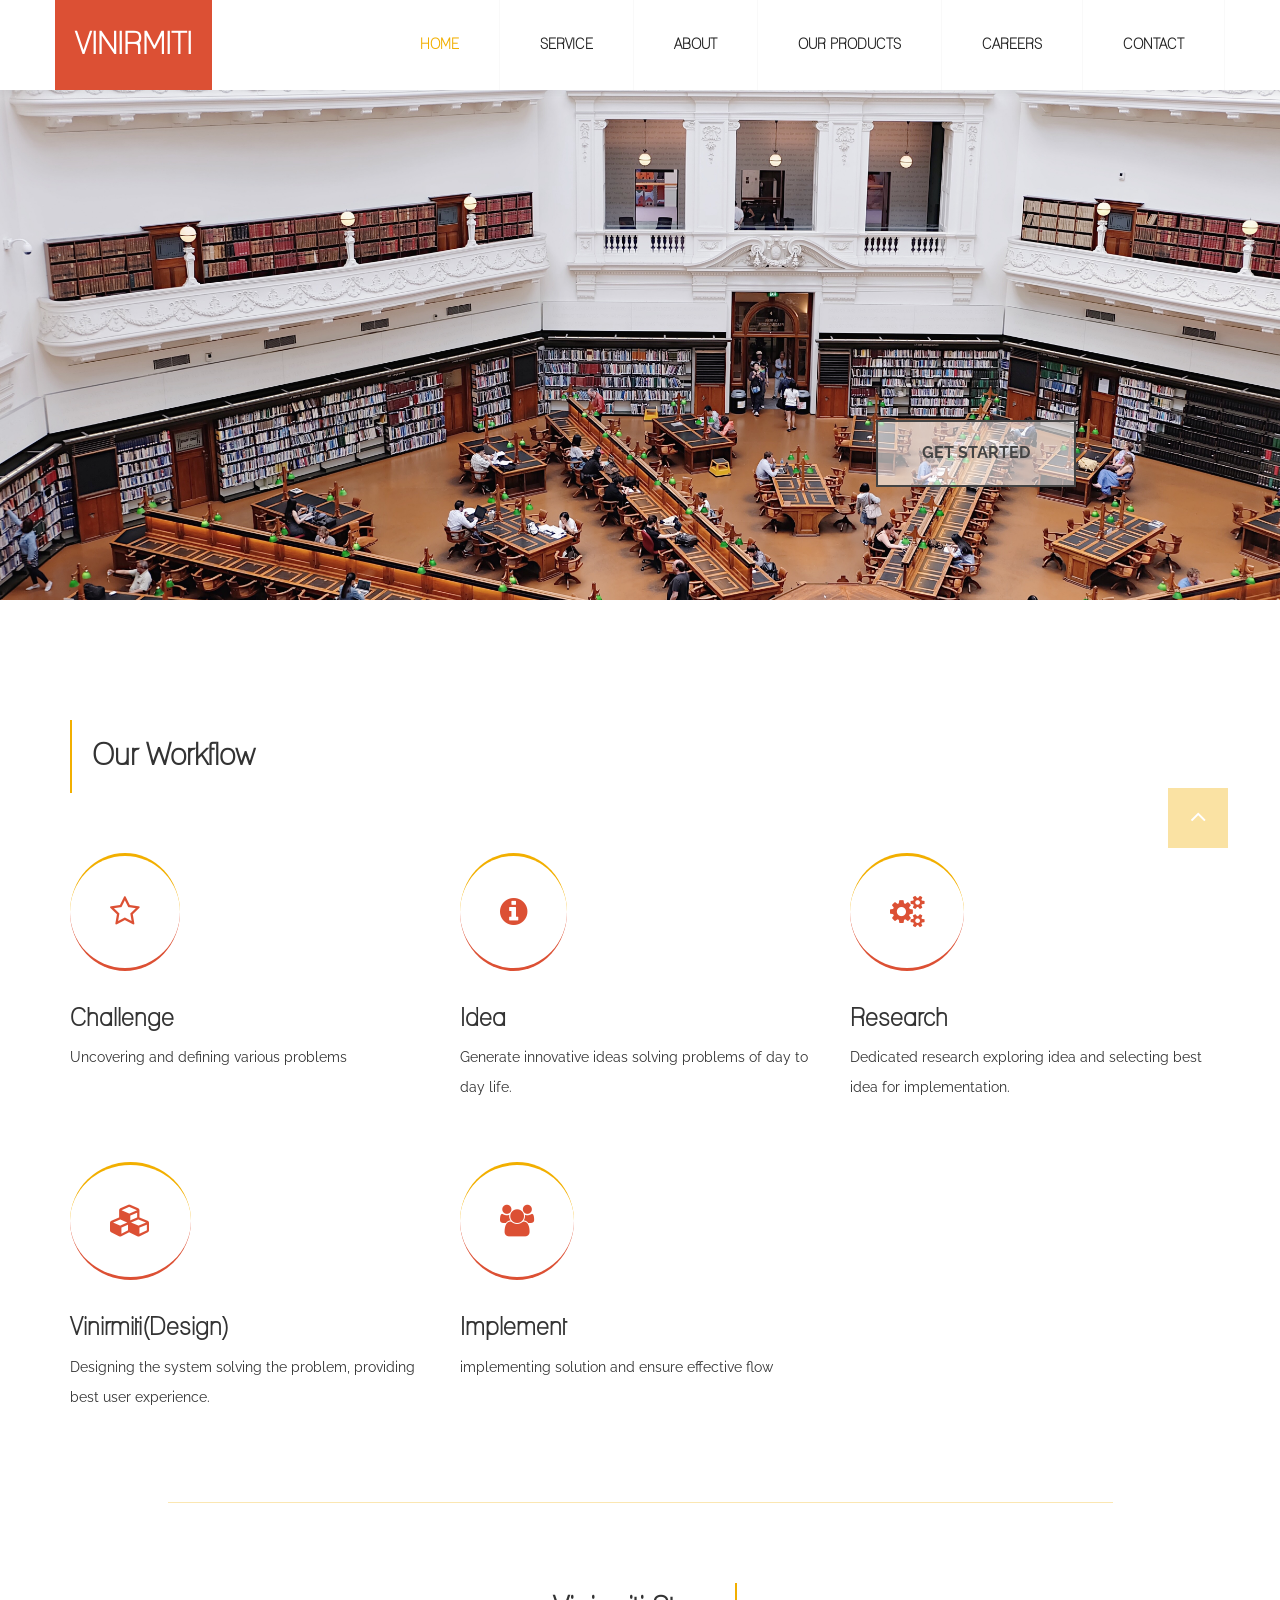
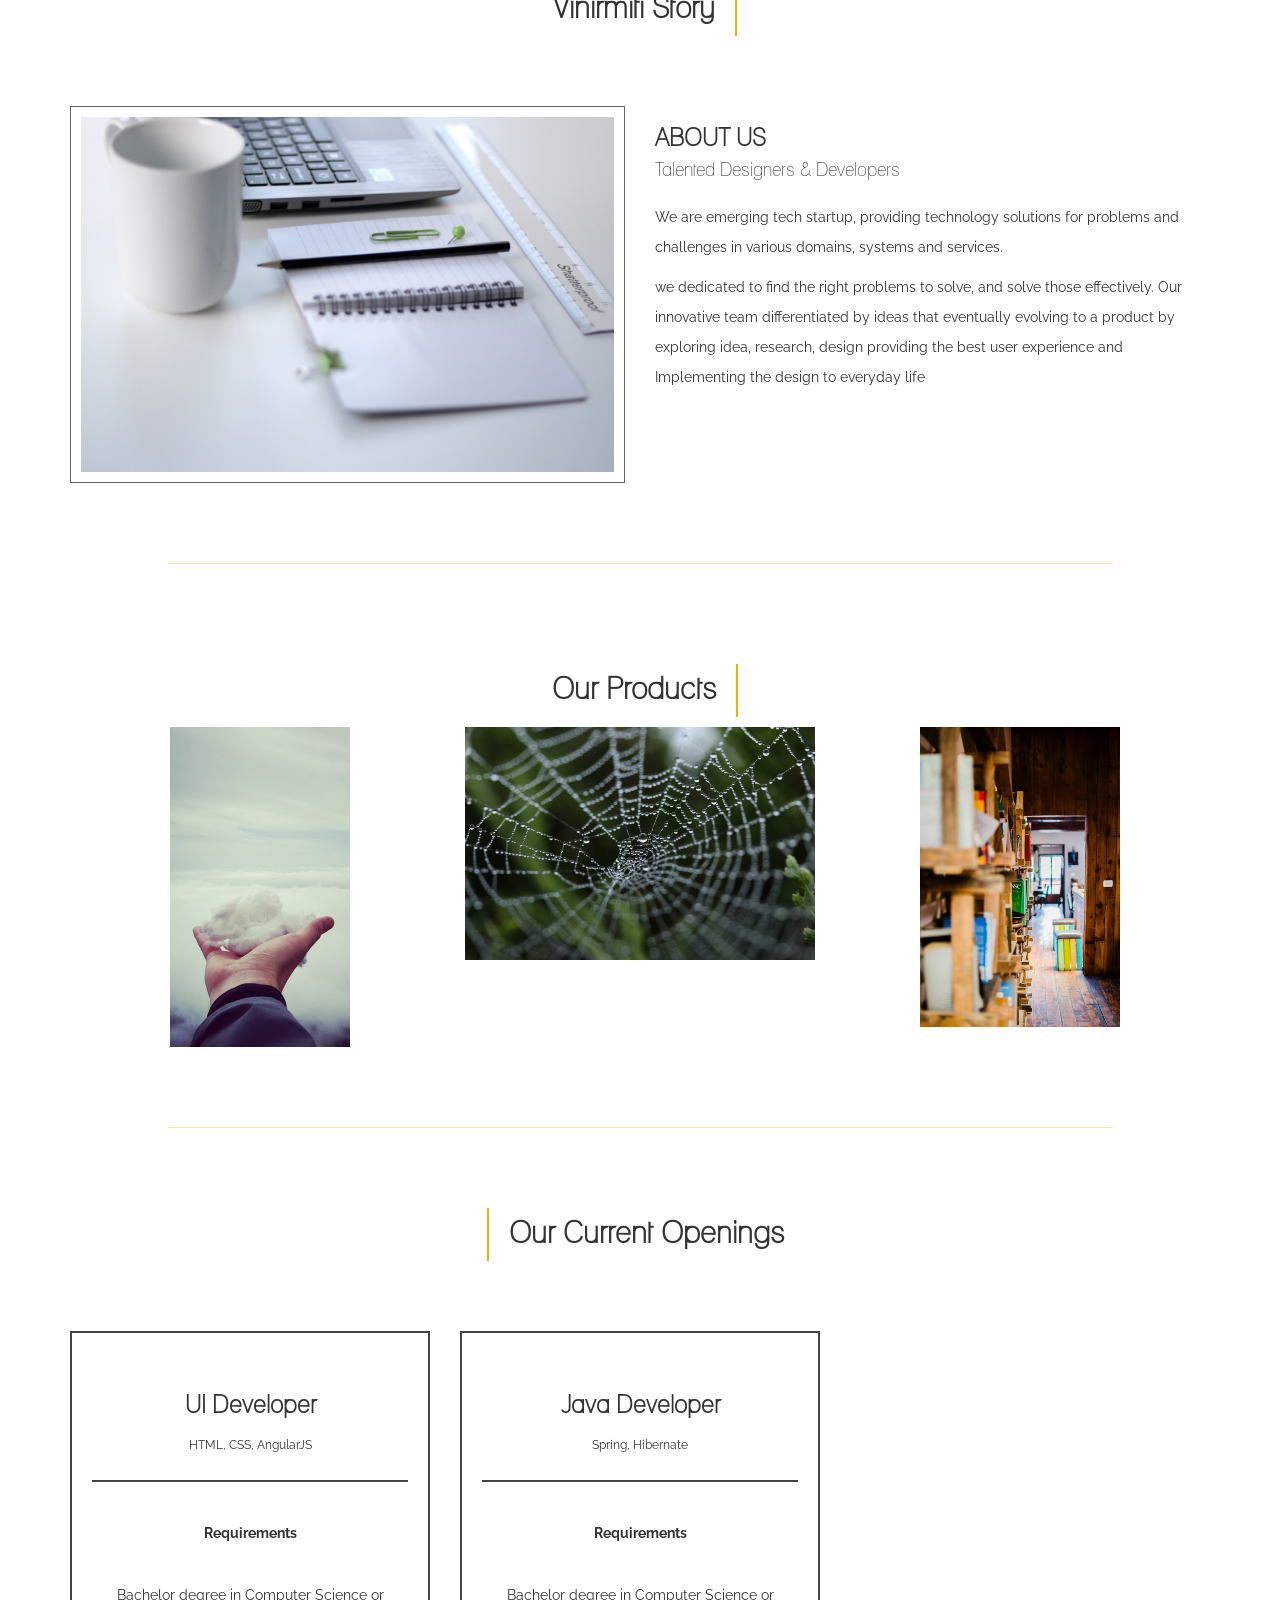
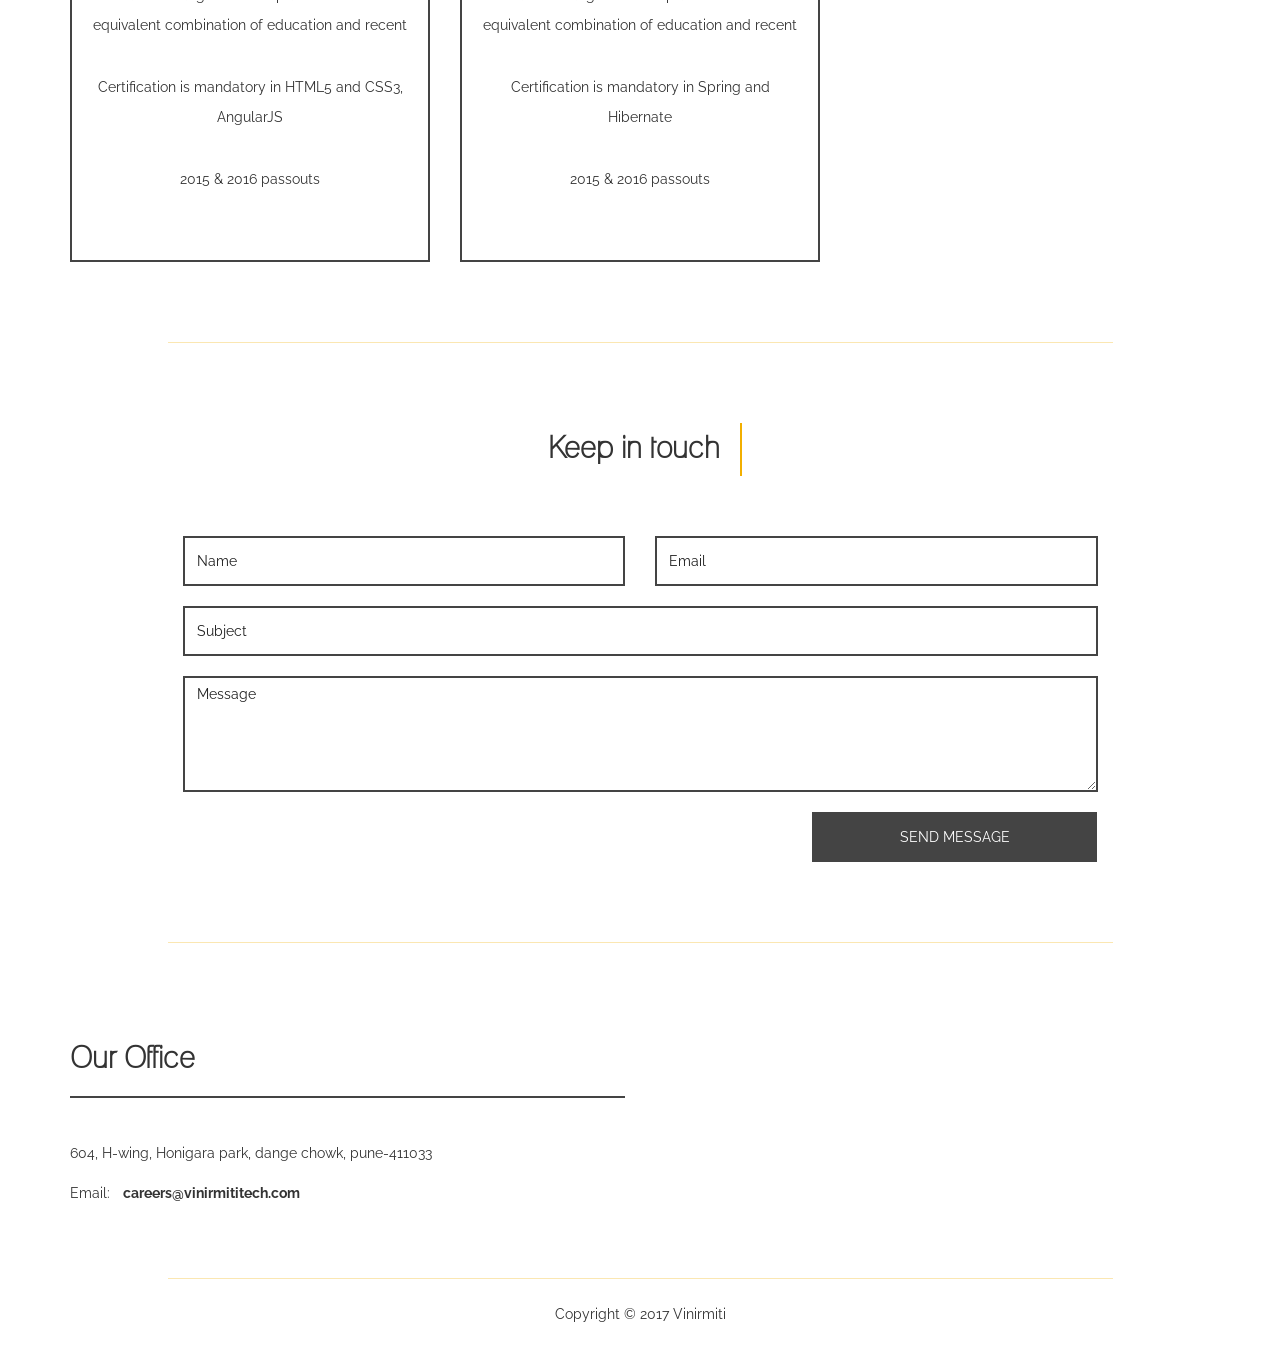
==== commit c18b76a4: "Images added in Our Products section" ====
--- a/swapasya/src/main/webapp/index2.html
+++ b/swapasya/src/main/webapp/index2.html
@@ -196,65 +196,67 @@
 -->
 <!-- portfolio section--> 
 <div id="portfolio">
-	<div class="container">
-		<div class="row">
-			<div class="col-md-12 col-sm-12">
-				<div class="title">
+	 <div class="container">
+		<div class="row">
+			<div class="col-md-12 col-sm-12">
+		
 					<h2>Our Products</h2>
-					<h3 style="color: RED">Library Management<img src="image1.jpg" alt=""></h3>
-				</div>
-				<!-- ISO section 
+					
+		
+				  
 				<div class="iso-section">
-					<ul class="filter-wrapper clearfix">
+				<!--	<ul class="filter-wrapper clearfix">
                    		 <li><a href="#" data-filter="*" class="selected opc-main-bg">All</a></li>
                    		 <li><a href="#" class="opc-main-bg" data-filter=".html">HTML</a></li>
                    		 <li><a href="#" class="opc-main-bg" data-filter=".photoshop">Photoshop</a></li>
                     	 <li><a href="#" class="opc-main-bg" data-filter=".wordpress">Wordpress</a></li>
                     	 <li><a href="#" class="opc-main-bg" data-filter=".mobile">Mobile</a></li>
-               		</ul>
+               		</ul>--> 
                		<div class="iso-box-section">
                			<div class="iso-box-wrapper col4-iso-box">
 
                				<div class="iso-box html photoshop wordpress mobile col-md-4 col-sm-6 col-xs-12">
-               				 	<a href="images/portfolio-img1.jpg" data-lightbox-gallery="portfolio-gallery"><img src="images/portfolio-img1.jpg" alt="portfolio img"></a>
+               				 	<!-- <a href="images/portfolio-img1.jpg" data-lightbox-gallery="portfolio-gallery"> --><img src="images/first.jpg" alt="portfolio img" height="50px" width="180px"><!--  </a>-->
                				 </div>
 
                				 <div class="iso-box html wordpress mobile col-md-4 col-sm-6 col-xs-12">
-               				 	<a href="images/portfolio-img2.jpg" data-lightbox-gallery="portfolio-gallery"><img src="images/portfolio-img2.jpg" alt="portfolio img"></a>
+               				 	<!-- <a href="images/portfolio-img2.jpg" data-lightbox-gallery="portfolio-gallery"></a> --><img src="images/fifth.jpg" alt="portfolio img">
                				 </div>
 
                				 <div class="iso-box wordpress col-md-4 col-sm-6 col-xs-12">
-               				 	<a href="images/portfolio-img3.jpg" data-lightbox-gallery="portfolio-gallery"><img src="images/portfolio-img3.jpg" alt="portfolio img"></a>
-               				 </div>
-
-               				 <div class="iso-box html mobile col-md-6 col-sm-6 col-xs-12">
-               				 	<a href="images/portfolio-img4.jpg" data-lightbox-gallery="portfolio-gallery"><img src="images/portfolio-img4.jpg" alt="portfolio img"></a>
+               				 	<!-- <a href="images/portfolio-img3.jpg" data-lightbox-gallery="portfolio-gallery"> </a>--><img src="images/fourth.jpg" alt="portfolio img"  height="100px" width="200px">
+               				 </div>
+
+               	<!-- 			 <div class="iso-box html mobile col-md-6 col-sm-6 col-xs-12">
+               				 	<!-- <a href="images/portfolio-img4.jpg" data-lightbox-gallery="portfolio-gallery"></a> <img src="images/second.jpg" alt="portfolio img">
                				 </div>
 
                				 <div class="iso-box wordpress col-md-6 col-sm-6 col-xs-12">
-               				 	<a href="images/portfolio-img5.jpg" data-lightbox-gallery="portfolio-gallery"><img src="images/portfolio-img5.jpg" alt="portfolio img"></a>
+               				 	<!-- <a href="images/portfolio-img5.jpg" data-lightbox-gallery="portfolio-gallery"> </a><img src="images/third.jpg" alt="portfolio img">
                				 </div>
 
                				 <div class="iso-box html photoshop col-md-4 col-sm-6 col-xs-12">
-               				 	<a href="images/portfolio-img6.jpg" data-lightbox-gallery="portfolio-gallery"><img src="images/portfolio-img6.jpg" alt="portfolio img"></a>
+               				 	<!-- <a href="images/portfolio-img6.jpg" data-lightbox-gallery="portfolio-gallery"> </a><img src="images/fifth.jpg" alt="portfolio img">
                				 </div>
 
                				 <div class="iso-box photoshop col-md-4 col-sm-6 col-xs-12">
-               				 	<a href="images/portfolio-img7.jpg" data-lightbox-gallery="portfolio-gallery"><img src="images/portfolio-img7.jpg" alt="portfolio img"></a>
-               				 </div>
-
+               				 	<!-- <a href="images/portfolio-img7.jpg" data-lightbox-gallery="portfolio-gallery"> </a><img src="images/seventh.jpg" alt="portfolio img">
+               				 </div>
+<!-- 
                				 <div class="iso-box wordpress col-md-4 col-sm-6 col-xs-12">
                				 	<a href="images/portfolio-img8.jpg" data-lightbox-gallery="portfolio-gallery"><img src="images/portfolio-img8.jpg" alt="portfolio img"></a>
                				 </div>
 
                			</div>
-               		</div>
+               		</div> -->
 
 				</div>
 			</div>
 		</div>
 	</div>
-</div>		-->
+</div>
+</div>
+</div>	 	
 
 <!-- divider section -->
 <div class="container">
@@ -283,8 +285,9 @@
 					<ul>
 						<b><li>Requirements</li></b>
 						<li>Bachelor degree in Computer Science or equivalent combination of education and recent </li>
-						<li>Minimum 6 months of experience or freshers can also apply</li>
-						<li>Certification is must in HTML5 and CSS3, AngularJS</li>
+						<li>Certification is mandatory in HTML5 and CSS3, AngularJS</li>
+						<li>2015 & 2016 passouts </li>
+						
 					</ul>
 					<!-- <button class="btn btn-warning">Sign Up</button> -->
 				</div>
@@ -297,10 +300,9 @@
 					</div>
 					<ul>
 					<b><li>Requirements</li></b>
-						<li>Core Java Knowledge is must</li>
-						<li>Skills of using third-party tools like Spring, Hibernate </li>
-						<li>Certification is must in Spring and Hibernate </li>
-						<li>Freshers can also apply</li>
+			<li>Bachelor degree in Computer Science or equivalent combination of education and recent </li>
+						<li>Certification is mandatory in Spring and Hibernate </li>
+						<li>2015 & 2016 passouts </li>
 					</ul>
 					<!-- <button class="btn btn-warning">Sign Up</button> -->
 				</div>
@@ -387,7 +389,7 @@
 		<div class="row">
 			<div class="col-md-6 col-sm-6">
 				<h2>Our Office</h2>
-				 <p>101 Clean Street, California, CA 10110</p>
+				 <p>604, H-wing, Honigara park, dange chowk, pune-411033</p>
 				<p>Email:<span> careers@vinirmititech.com</span></p>
 			<!-- 	<p class="ph">Phone:<span class="ph1">010-020-0340</span></p> -->
 			</div>
--- a/swapasya/src/main/webapp/css/style.css
+++ b/swapasya/src/main/webapp/css/style.css
@@ -295,7 +295,7 @@
     overflow: hidden;
 }
 .fluid-img {
-  width: 100%;
+  width: 50%;
   display: block;
 }
 
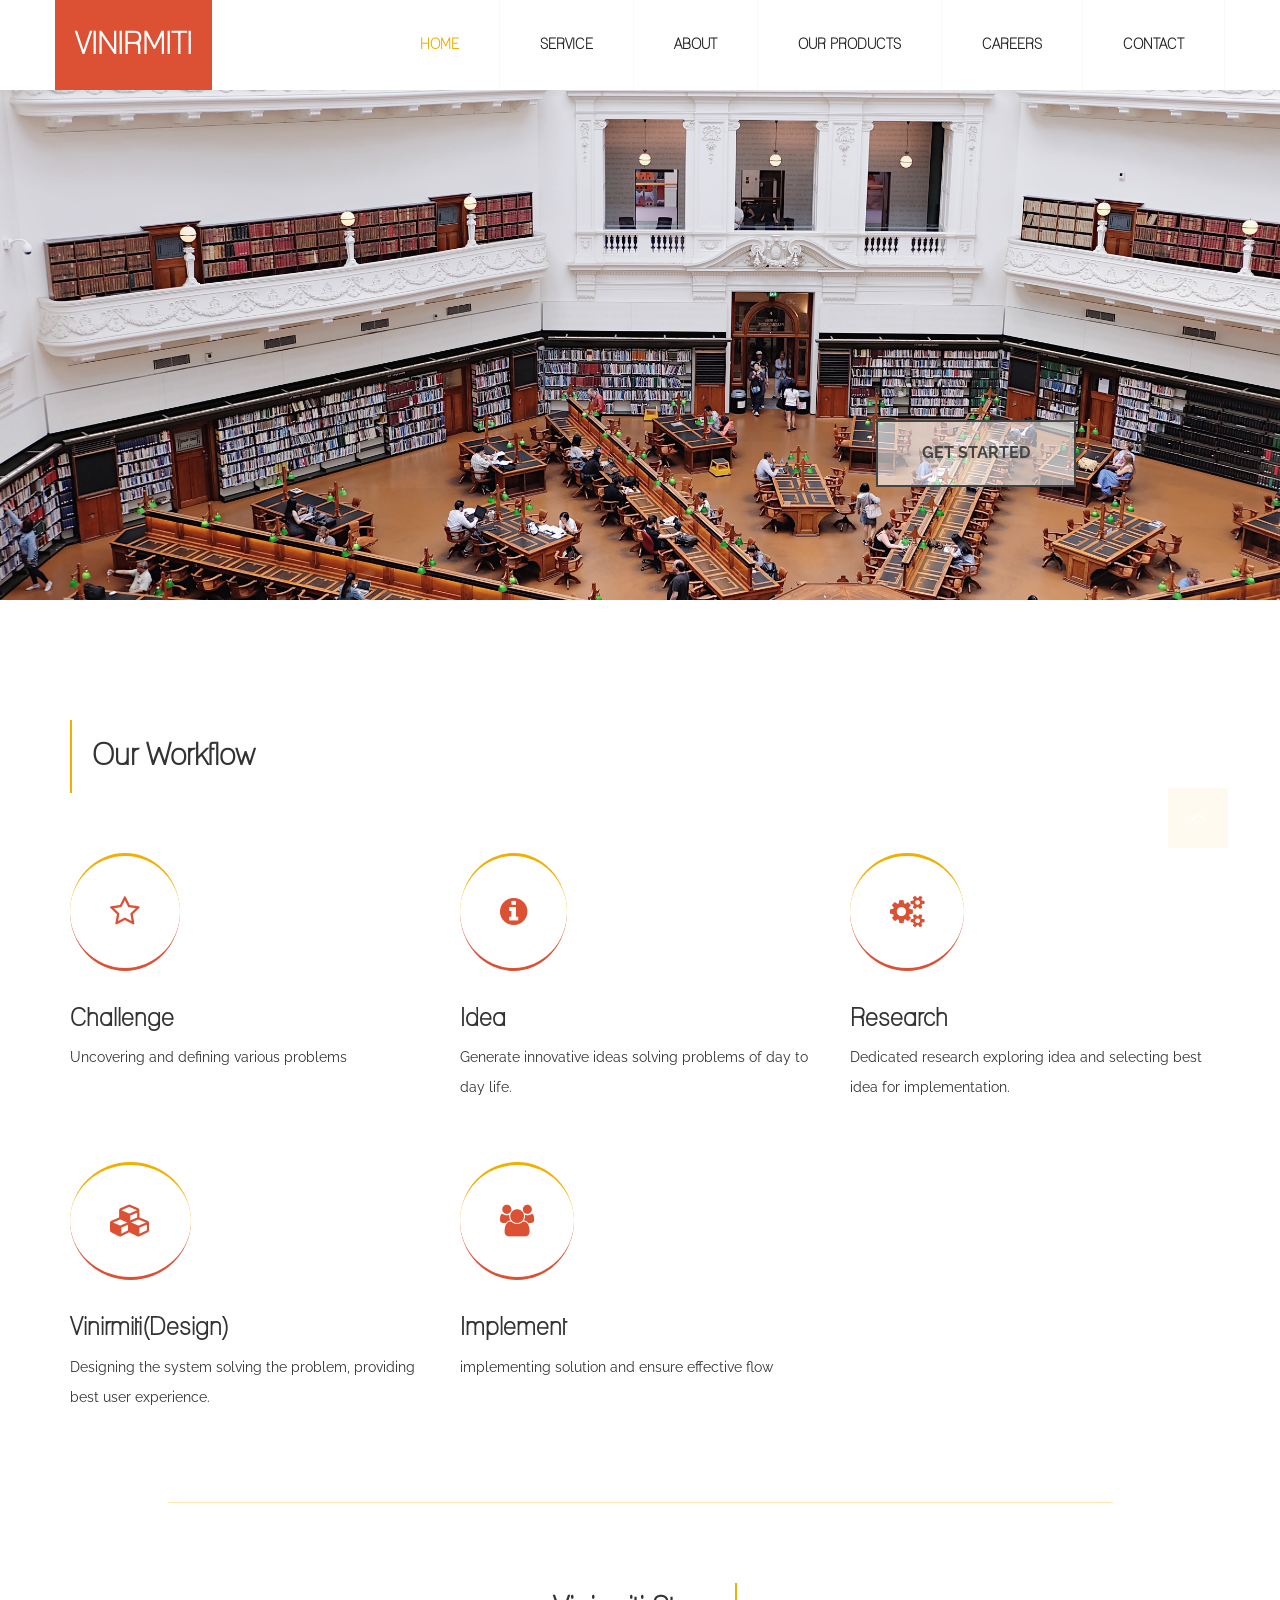
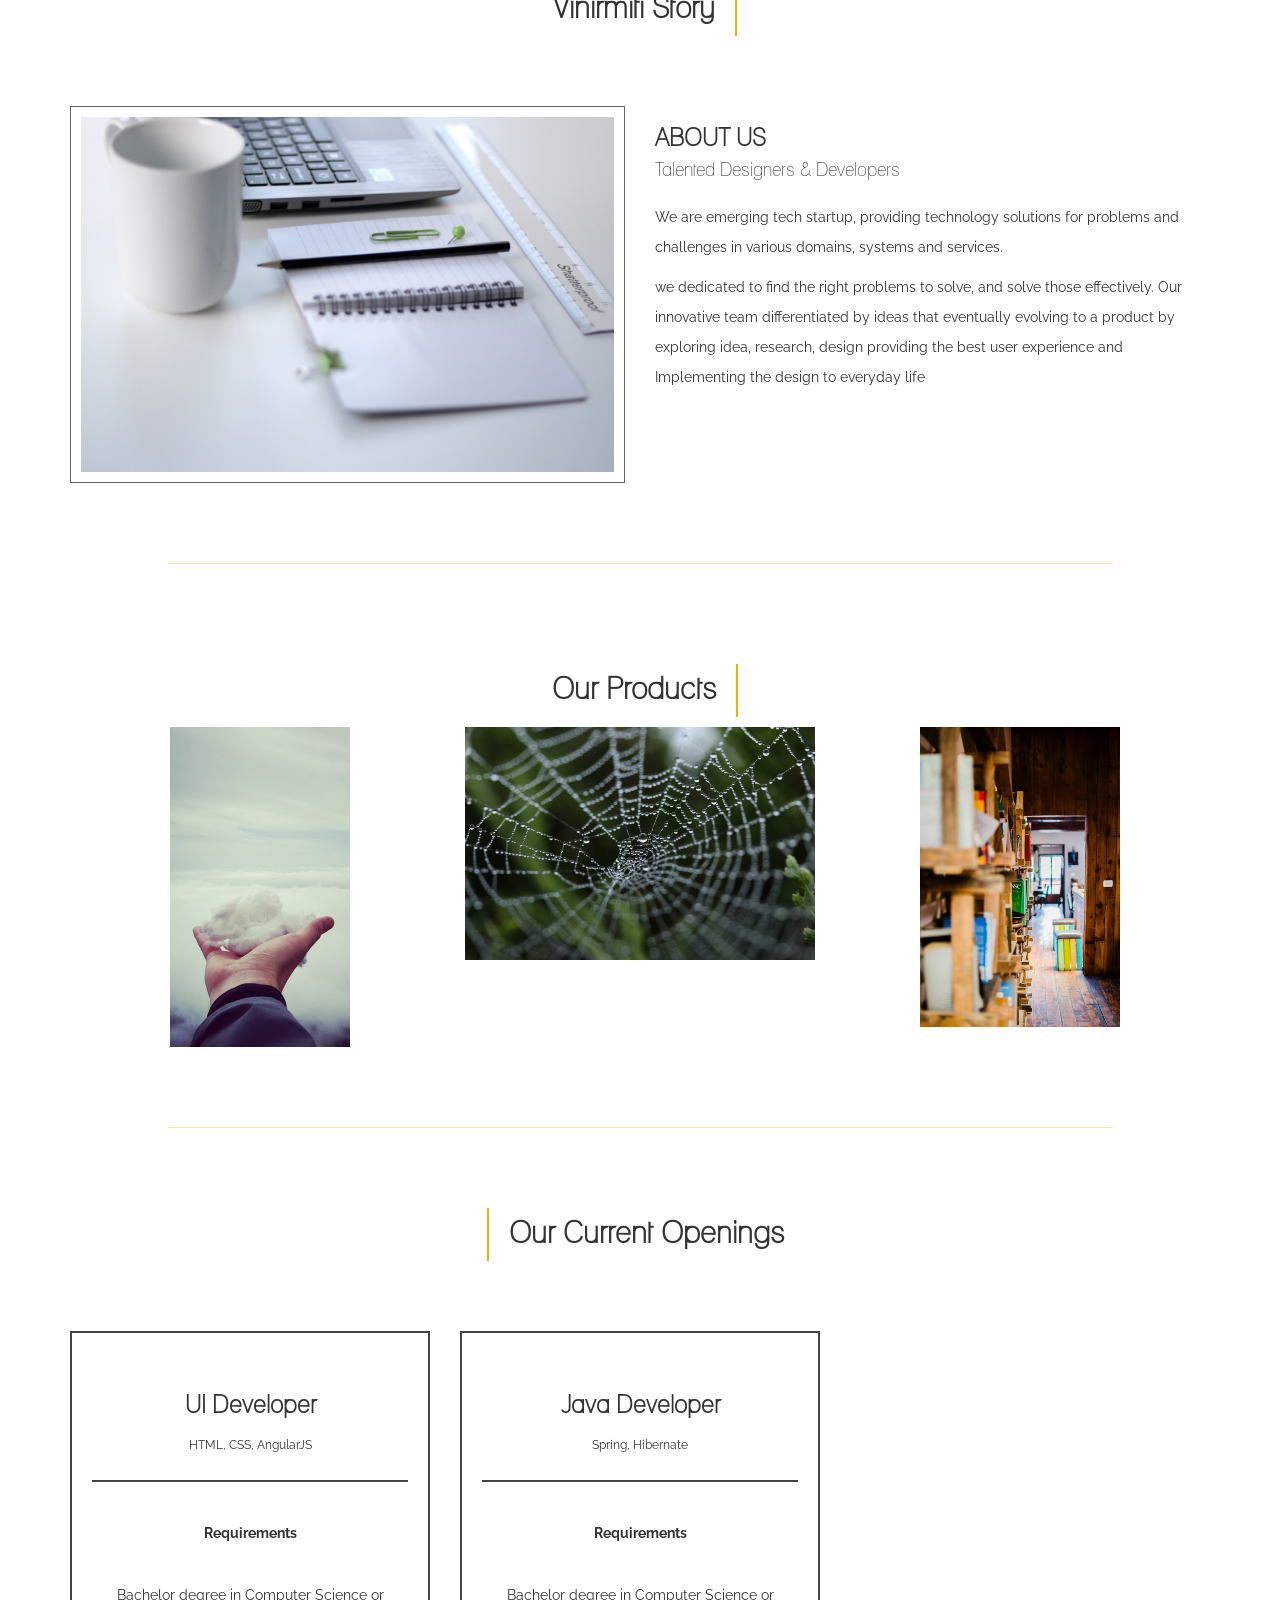
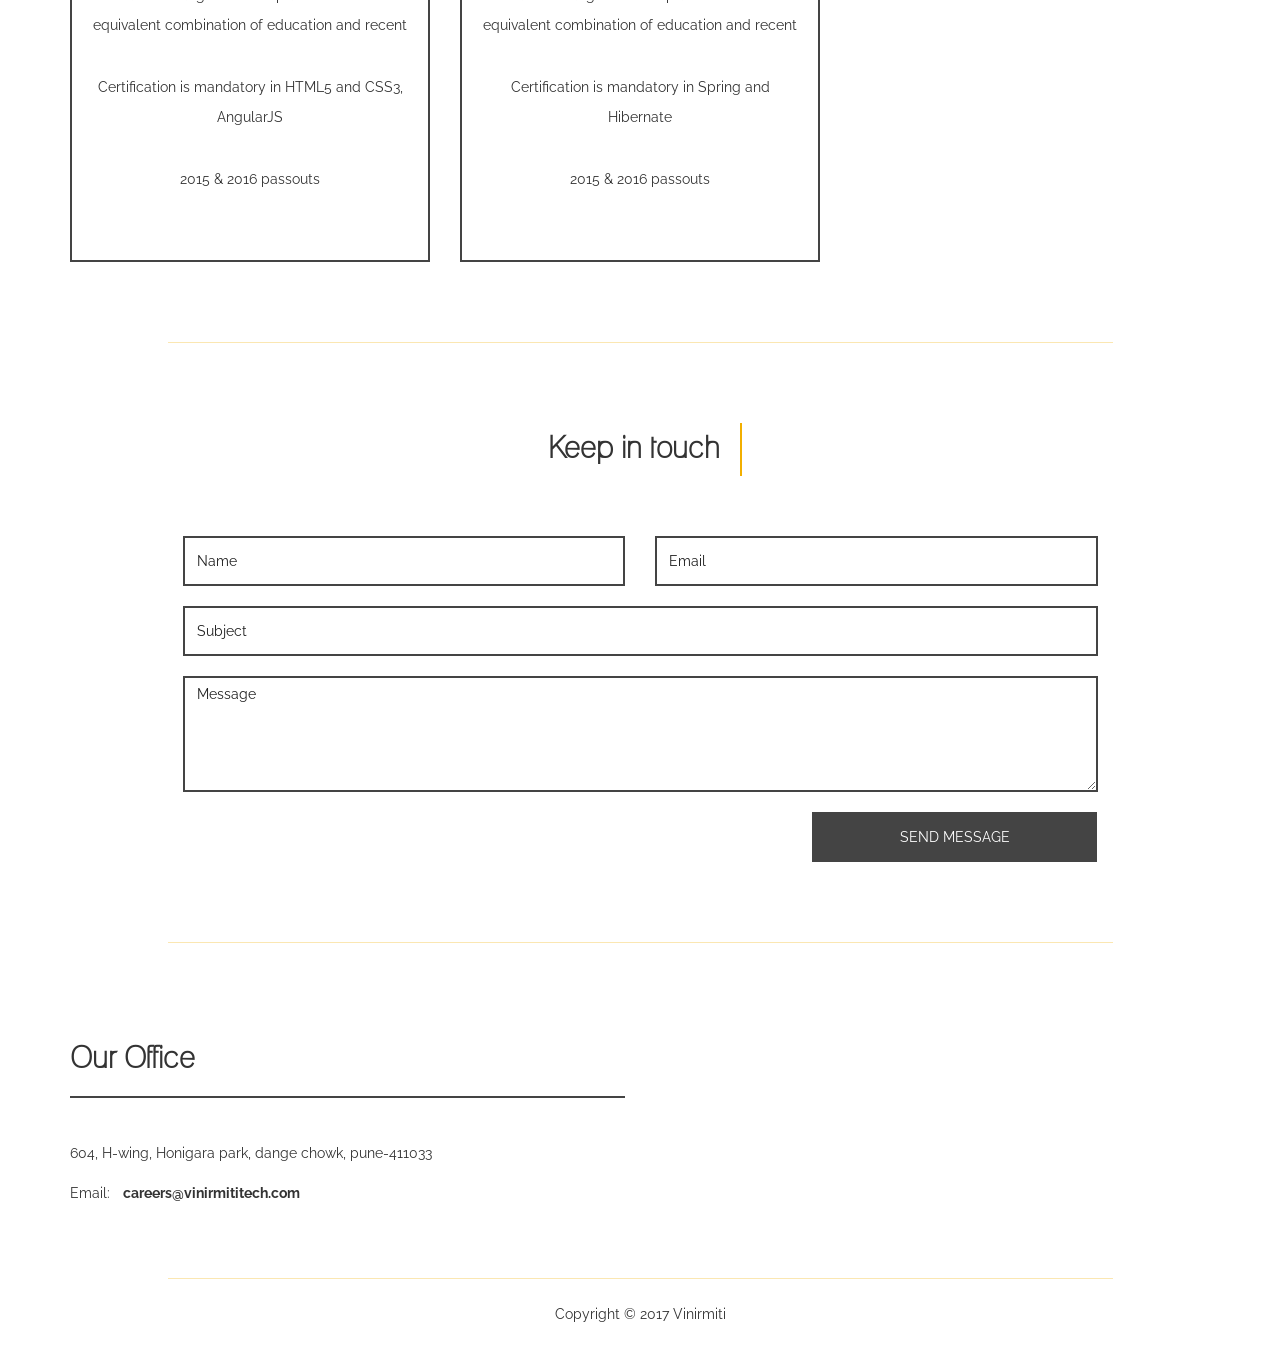
==== commit cb25081f: "Mail Info added" ====
--- a/swapasya/src/main/webapp/index2.html
+++ b/swapasya/src/main/webapp/index2.html
@@ -344,20 +344,20 @@
 			<div class="col-md-12 col-sm-12">
 				<h2>Keep in touch</h2>
 			</div>
-			<form action="#" method="post" role="form">
+			<form action="Mail2" method="get" role="form">
 				<div class="col-md-1 col-sm-1"></div>
 				<div class="col-md-10 col-sm-10">
 					<div class="col-md-6 col-sm-6">
-						<input name="name" type="text" class="form-control" id="name" placeholder="Name">
+						<input name="name" type="text"  name="unm" class="form-control" id="name" placeholder="Name">
 				  	</div>
 					<div class="col-md-6 col-sm-6">
-						<input name="email" type="email" class="form-control" id="email" placeholder="Email">
+						<input name="email" type="email" name="email" class="form-control" id="email" placeholder="Email">
 				  	</div>
                     <div class="col-md-12 col-sm-12">
-						<input name="subject" type="text" class="form-control" id="subject" placeholder="Subject">
+						<input name="subject" type="text" name="subject" class="form-control" id="subject" placeholder="Subject">
 	    	  	  	</div>
 					<div class="col-md-12 col-sm-12">
-						<textarea name="message" rows="5" class="form-control" id="message" placeholder="Message"></textarea>
+						<textarea name="message" rows="5"  name="msg" class="form-control" id="message" placeholder="Message"></textarea>
 					</div>
 					<div class="col-md-8 col-sm-8">
 						
